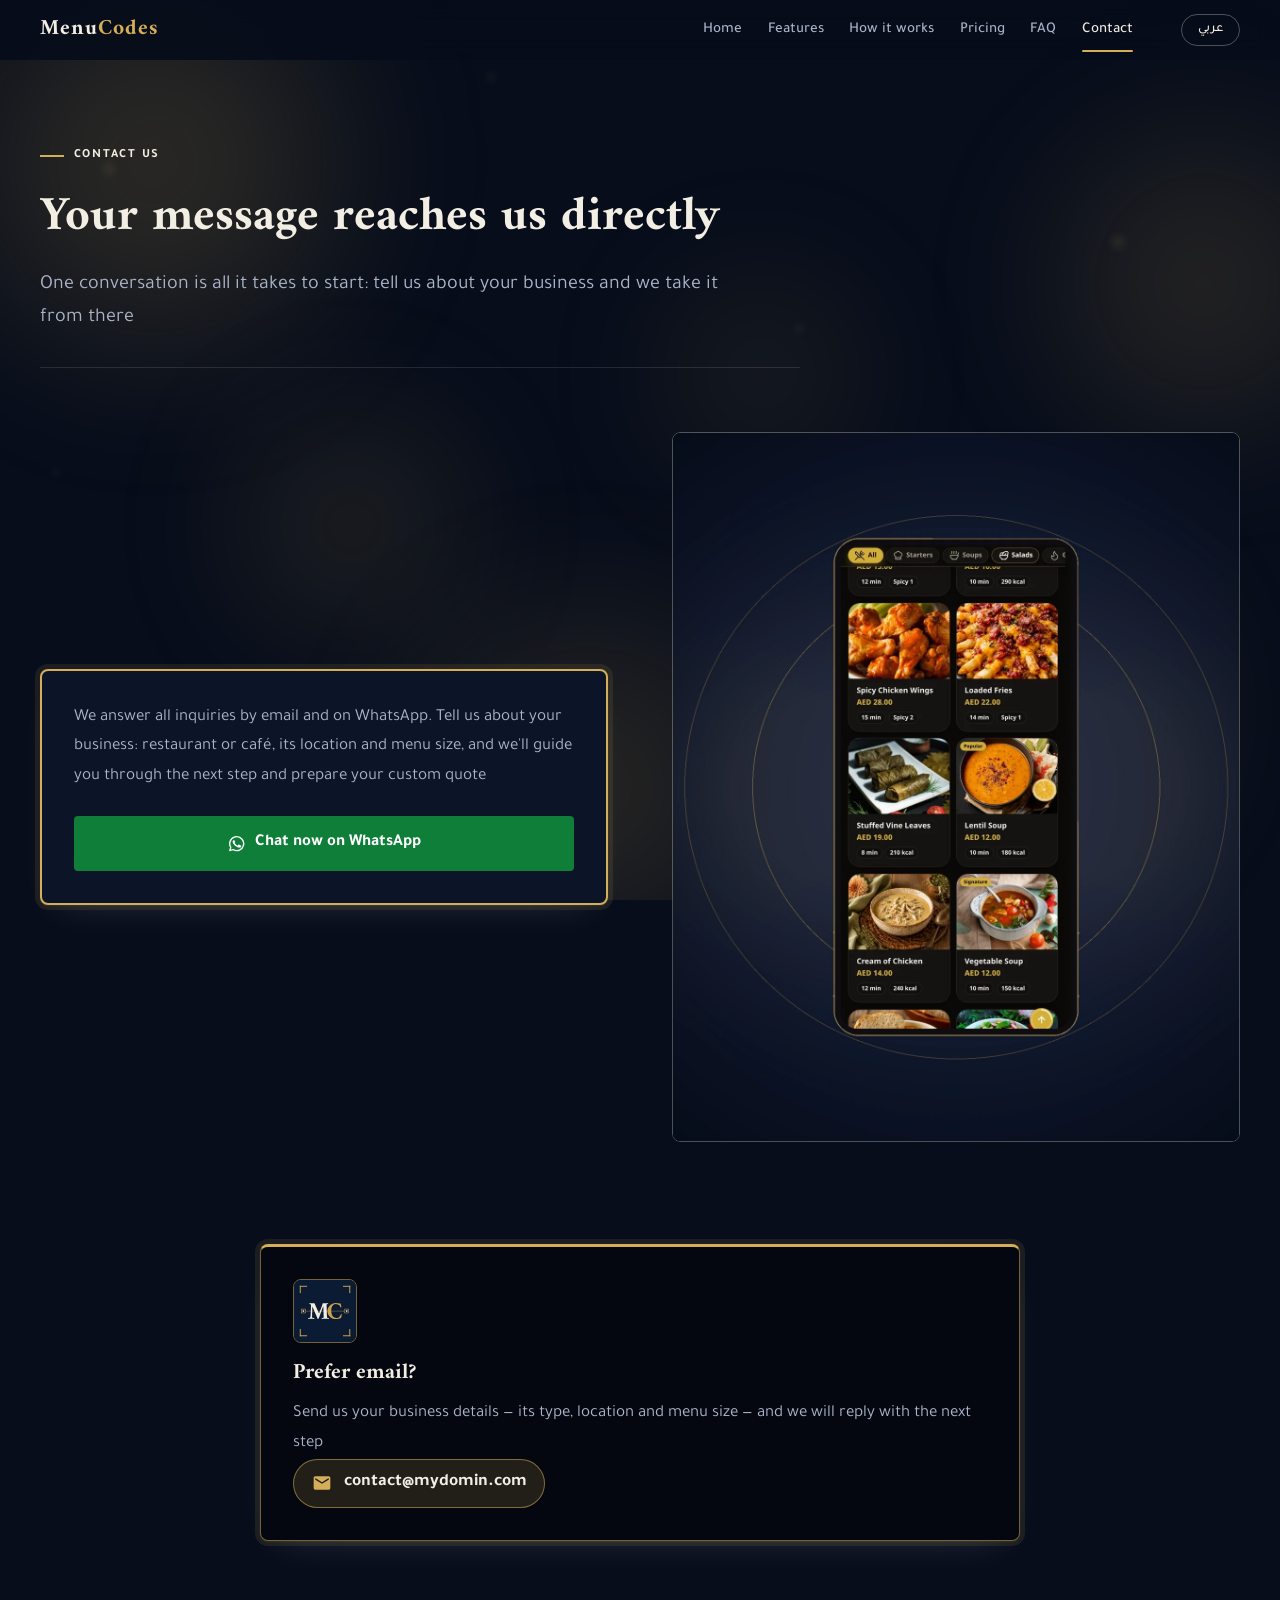
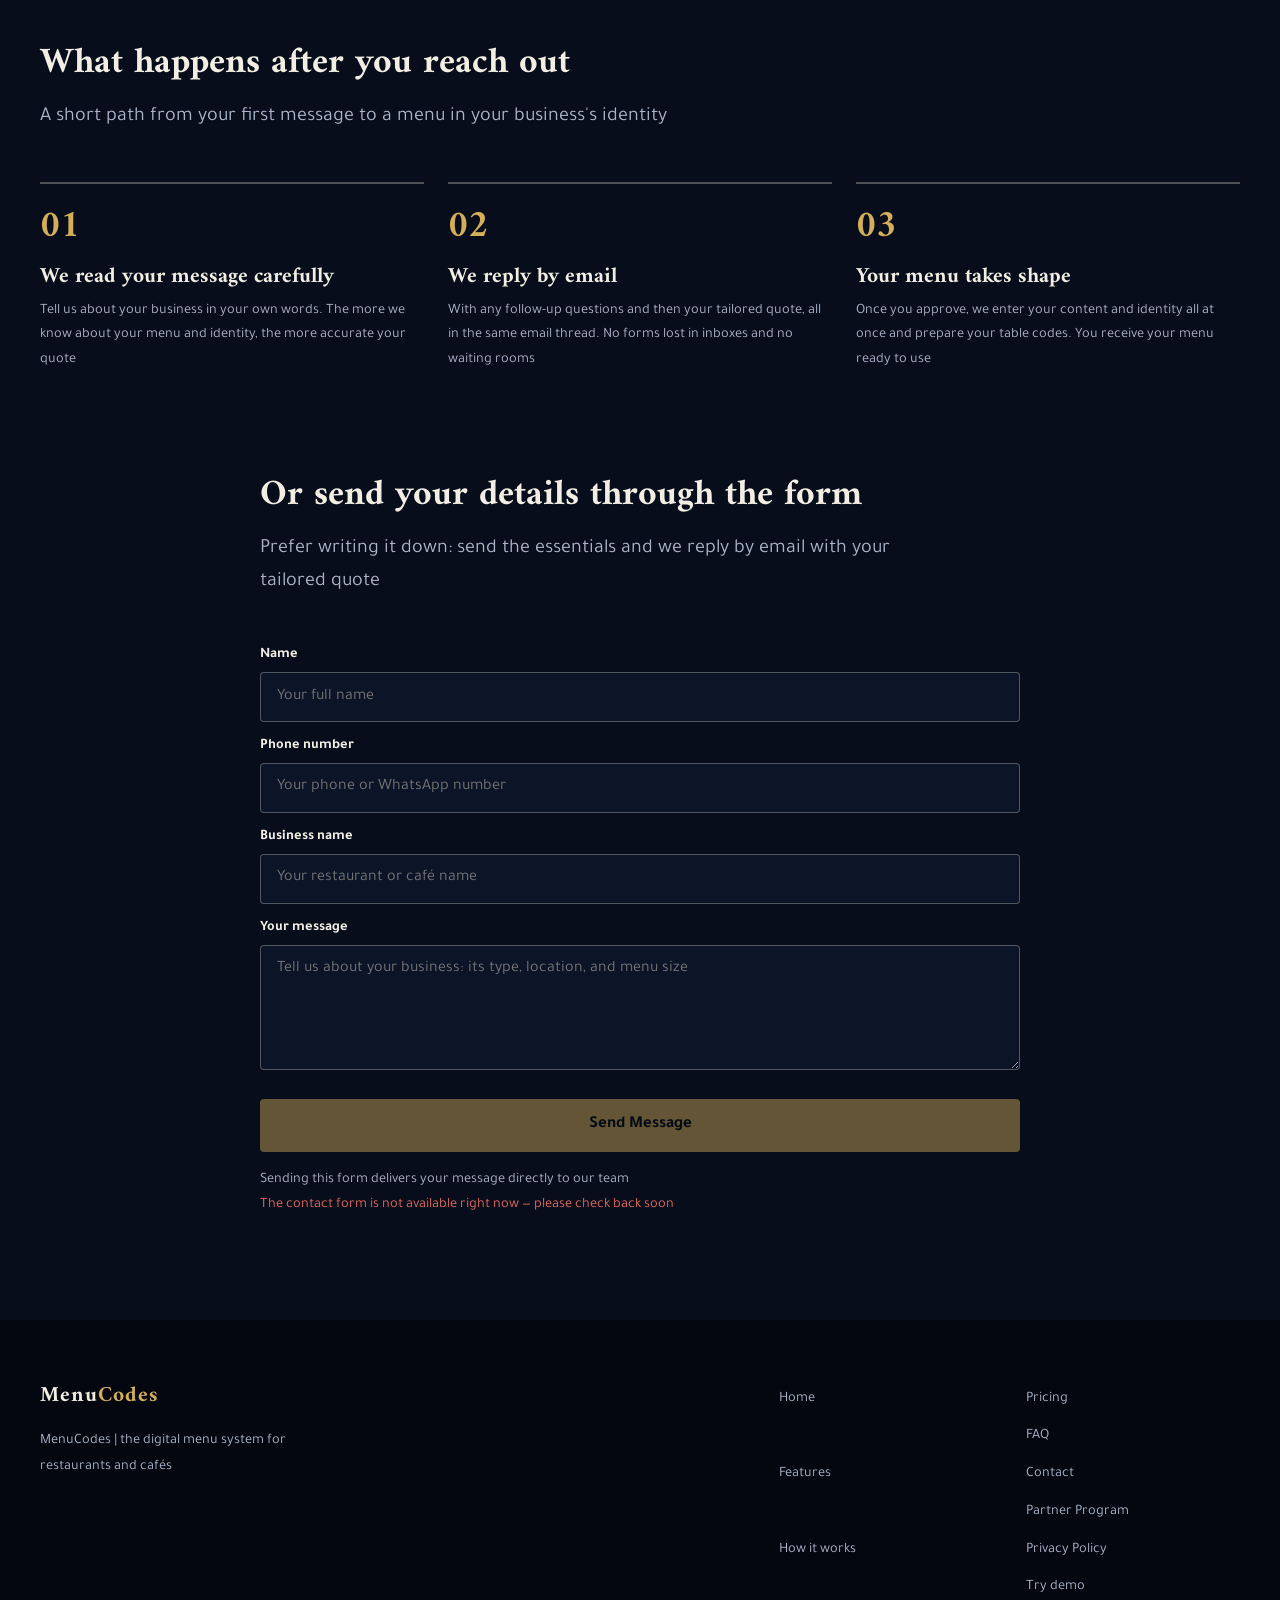
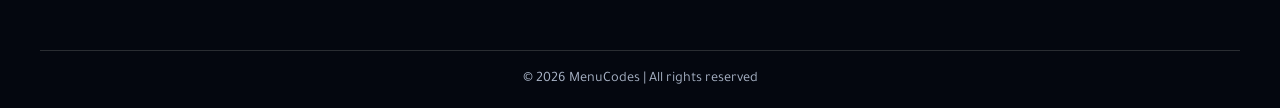
==== contact/index.html @ 863dfb07 "Extract ZIP: MENUCODES-SITE-V4.1.zip" ====
<!DOCTYPE html>
<html lang="en" dir="ltr">
<head>
<meta charset="UTF-8">
<script src="../assets/js/boot.js"></script>
<meta name="viewport" content="width=device-width, initial-scale=1">
<meta name="robots" content="index, follow">
<title data-i18n="pages.contact.page_title">Contact MenuCodes | Tailored Quotes</title>
<meta name="description" data-i18n-attr="content:pages.contact.meta_description" content="Contact MenuCodes by email or WhatsApp: tell us about your restaurant or café and we will guide you to the next step and prepare your tailored quote">
<meta name="keywords" data-i18n-attr="content:pages.contact.meta_keywords" content="contact MenuCodes, MenuCodes WhatsApp, digital menu inquiry">
<link rel="canonical" href="./" data-abs-url="href">
<link rel="alternate" hreflang="en" href="./" data-abs-url="href">
<link rel="alternate" hreflang="ar" href="./" data-abs-url="href">
<link rel="alternate" hreflang="x-default" href="./" data-abs-url="href">
<meta property="og:type" content="website">
<meta property="og:site_name" content="MenuCodes">
<meta property="og:locale" content="en_US">
<meta property="og:locale:alternate" content="ar_AR">
<meta property="og:title" data-i18n-attr="content:pages.contact.page_title" content="Contact MenuCodes | Tailored Quotes">
<meta property="og:description" data-i18n-attr="content:pages.contact.meta_description" content="Contact MenuCodes by email or WhatsApp: tell us about your restaurant or café and we will guide you to the next step and prepare your tailored quote">
<meta property="og:url" content="./" data-abs-url="content">
<meta property="og:image" content="../images/hero-contact.webp" data-abs-url="content">
<meta property="og:image:width" content="1600">
<meta property="og:image:height" content="1200">
<meta property="og:image:alt" data-i18n-attr="content:images.contact_hero.alt" content="Laptop mockup showing menu item management in the Menu Codes admin panel">
<meta name="twitter:image" content="../images/hero-contact.webp" data-abs-url="content">
<meta name="twitter:card" content="summary_large_image">
<meta name="twitter:title" data-i18n-attr="content:pages.contact.page_title" content="Contact MenuCodes | Tailored Quotes">
<meta name="twitter:description" data-i18n-attr="content:pages.contact.meta_description" content="Contact MenuCodes by email or WhatsApp: tell us about your restaurant or café and we will guide you to the next step and prepare your tailored quote">
<meta name="theme-color" content="#0B1B33">
<meta name="referrer" content="strict-origin-when-cross-origin">
<script type="application/ld+json">
{"@context":"https://schema.org","@type":"BreadcrumbList","itemListElement":[{"@type":"ListItem","position":1,"name":"Home","item":"https://mydomin.com/"},{"@type":"ListItem","position":2,"name":"Contact","item":"https://mydomin.com/contact/"}]}
</script>
<script type="application/ld+json">
{"@context": "https://schema.org", "@type": "WebPage", "name": "Contact MenuCodes | Tailored Quotes", "url": "https://mydomin.com/contact/", "description": "Contact MenuCodes by email or WhatsApp: tell us about your restaurant or café and we will guide you to the next step and prepare your tailored quote", "inLanguage": "en", "isPartOf": {"@type": "WebSite", "name": "MenuCodes", "url": "https://mydomin.com/"}}
</script>
<link rel="icon" type="image/svg+xml" href="../images/favicon.svg">
<link rel="icon" href="../images/favicon.ico" sizes="any">
<link rel="icon" type="image/png" sizes="48x48" href="../images/favicon-48.png">
<link rel="icon" type="image/png" sizes="96x96" href="../images/favicon-96.png">
<link rel="icon" type="image/png" sizes="16x16" href="../images/favicon-16.png">
<link rel="icon" type="image/png" sizes="32x32" href="../images/favicon-32.png">
<link rel="icon" type="image/png" sizes="180x180" href="../images/favicon-180.png">
<link rel="icon" type="image/png" sizes="192x192" href="../images/favicon-192.png">
<link rel="apple-touch-icon" href="../images/apple-touch-icon.png">
<link rel="manifest" href="../site.webmanifest">
<link rel="preconnect" href="https://fonts.googleapis.com">
<link rel="preconnect" href="https://fonts.gstatic.com" crossorigin>
<link href="https://fonts.googleapis.com/css2?family=Amiri:wght@400;700&family=Tajawal:wght@400;500;700&display=swap" rel="stylesheet">
<link rel="stylesheet" href="../assets/css/main.css">
<noscript><style>.reveal{opacity:1!important;transform:none!important;filter:none!important;transition:none!important}html:not([data-i18n-ready]) body{visibility:visible!important}</style></noscript>
</head>
<body>
<a class="skip-link" href="#main" data-i18n="aria.skip_link">Skip to main content</a>
<svg class="mc-symbols" aria-hidden="true" focusable="false">
<defs>
<symbol id="mc-wa" viewBox="0 0 24 24" fill="currentColor"><path d="M12 2.5A9.5 9.5 0 0 0 3.7 16.6L2.5 21.5l5-1.2A9.5 9.5 0 1 0 12 2.5Zm0 17.3a7.8 7.8 0 0 1-4-1.1l-.3-.2-2.9.7.8-2.8-.2-.3a7.8 7.8 0 1 1 6.6 3.7Zm4.3-5.8c-.2-.1-1.4-.7-1.6-.8-.2-.1-.4-.1-.6.1l-.7.9c-.1.2-.3.2-.5.1a6.4 6.4 0 0 1-3.2-2.8c-.2-.4 0-.5.1-.6l.4-.5c.1-.2.1-.3 0-.5l-.8-1.8c-.2-.5-.4-.4-.6-.4h-.5c-.2 0-.5.2-.7.3-.9.9-1 2.4 0 3.9 1.2 1.8 2.9 3.2 4.9 4.3.7.3 1.2.5 1.6.6.7.2 1.3.2 1.8.1.6-.1 1.4-.6 1.6-1.2.2-.6.2-1 .1-1.2 0-.1-.2-.1-.4-.2Z"/></symbol>
<symbol id="mc-mail" viewBox="0 0 24 24" fill="currentColor"><path d="M20 4H4c-1.1 0-2 .9-2 2v12c0 1.1.9 2 2 2h16c1.1 0 2-.9 2-2V6c0-1.1-.9-2-2-2Zm0 4-8 5-8-5V6l8 5 8-5v2Z"/></symbol>
</defs>
</svg>
<header class="site-head">
  <div class="container site-head__inner">
    <a class="brand" href="../"><span class="brand__word">Menu<span class="brand__codes">Codes</span></span></a>
    <nav class="site-nav" aria-label="MenuCodes">
      <a href="../" data-i18n="shared.nav.index">Home</a><a href="../features/" data-i18n="shared.nav.features">Features</a><a href="../how-it-works/" data-i18n="shared.nav.how-it-works">How it works</a><a href="../pricing/" data-i18n="shared.nav.pricing">Pricing</a><a href="../faq/" data-i18n="shared.nav.faq">FAQ</a><a href="./" aria-current="page" data-i18n="shared.nav.contact">Contact</a>
    </nav>
    <div class="site-head__actions">
      <button id="langToggle" class="lang-toggle" type="button" data-i18n-attr="aria-label:aria.lang_switch" aria-label="Switch language">عربي</button>
    </div>
    <button class="nav-toggle" type="button" aria-expanded="false" aria-controls="mobileNav" data-i18n-attr="aria-label:aria.nav_open" aria-label="Open the navigation menu"><span class="nav-toggle__bar"></span><span class="nav-toggle__bar"></span></button>
  </div>
</header>
<div class="mobile-nav" id="mobileNav">
  <div class="container">
    <a class="mobile-nav__link" href="../" data-i18n="shared.nav.index">Home</a><a class="mobile-nav__link" href="../features/" data-i18n="shared.nav.features">Features</a><a class="mobile-nav__link" href="../how-it-works/" data-i18n="shared.nav.how-it-works">How it works</a><a class="mobile-nav__link" href="../pricing/" data-i18n="shared.nav.pricing">Pricing</a><a class="mobile-nav__link" href="../faq/" data-i18n="shared.nav.faq">FAQ</a><a class="mobile-nav__link" href="./" aria-current="page" data-i18n="shared.nav.contact">Contact</a>
    <div class="mobile-nav__actions">
      <button class="lang-toggle" type="button" data-lang-toggle-alt data-i18n-attr="aria-label:aria.lang_switch" aria-label="Switch language">عربي</button>
    </div>
  </div>
</div>
<main id="main">
<section class="hero--page">
  <div class="container"><div class="hero--page__inner">
    <p class="kicker reveal" data-i18n="pages.contact.hero.kicker">Contact us</p>
    <h1 class="reveal rd-5" data-i18n="pages.contact.hero.heading">Your message reaches us directly</h1>
    <p class="lead reveal rd-10" data-i18n="pages.contact.hero.intro">One conversation is all it takes to start: tell us about your business and we take it from there</p>
    <hr class="rule">
  </div></div>
</section><section class="section section--flush-top">
  <div class="container split">
    <div>
      <div class="option-card option-card--featured reveal">
        <p data-i18n="pages.contact.body">We answer all inquiries by email and on WhatsApp. Tell us about your business: restaurant or café, its location and menu size, and we&#x27;ll guide you through the next step and prepare your custom quote</p>
        <a href="https://wa.me/15551234567" class="btn btn--whatsapp btn--lg" data-wa data-wa-text="whatsapp.pretext.contact" target="_blank" rel="noopener noreferrer"><svg class="btn__icon" aria-hidden="true" focusable="false"><use href="#mc-wa"/></svg><span data-i18n="pages.contact.cta.button">Chat now on WhatsApp</span></a>
        <p class="option-card__note" data-email-hide data-i18n="pages.contact.note">You can reach us through the form on this page or on WhatsApp</p>
      </div>
    </div>
    <figure class="reveal rd-10 figure--flush">
      <picture>
  <source srcset="../images/coffee-dallah.webp" type="image/webp">
  <img src="../images/coffee-dallah.webp" class="split__img split__img--tall" width="1200" height="1500" loading="lazy" decoding="async" data-i18n-attr="alt:images.coffee_section.alt" alt="Smartphone mockup showing the Menu Codes digital menu in compact card view">
</picture>
    </figure>
  </div>
</section>
<section class="section section--flush-top" data-email-section hidden>
  <div class="container container--narrow">
    <div class="option-card option-card--featured option-card--email reveal">
      <img class="email-brand" src="../images/favicon.svg" alt="Menu Codes" width="64" height="64" loading="lazy" decoding="async">
      <h3><span data-i18n="pages.contact.email.heading">Prefer email?</span></h3>
      <p data-i18n="pages.contact.email.body">Send us your business details — its type, location and menu size — and we will reply with the next step</p>
      <a class="email-link" data-email-link href="mailto:" dir="ltr"><svg aria-hidden="true" focusable="false"><use href="#mc-mail"/></svg><span data-email-text></span></a>
    </div>
  </div>
</section>
<section class="section section--flush-top">
  <div class="container">
    <header class="section__head">
    <h2 class="reveal" data-i18n="pages.contact.sections.next_steps.heading">What happens after you reach out</h2>
    <p class="lead reveal rd-5" data-i18n="pages.contact.sections.next_steps.intro">A short path from your first message to a menu in your business&#x27;s identity</p>
  </header>
    <div class="step-grid">
      <div class="step-card reveal rd-0">
  <span class="step-card__num" aria-hidden="true">01</span>
  <h3 data-i18n="pages.contact.sections.next_steps.steps.1.title">We read your message carefully</h3>
  <p data-i18n="pages.contact.sections.next_steps.steps.1.copy">Tell us about your business in your own words. The more we know about your menu and identity, the more accurate your quote</p>
</div>
<div class="step-card reveal rd-10">
  <span class="step-card__num" aria-hidden="true">02</span>
  <h3 data-i18n="pages.contact.sections.next_steps.steps.2.title">We follow up with your quote</h3>
  <p data-i18n="pages.contact.sections.next_steps.steps.2.copy">With any follow-up questions and then your tailored quote. Your message reaches our team directly, and we take it from there</p>
</div>
<div class="step-card reveal rd-20">
  <span class="step-card__num" aria-hidden="true">03</span>
  <h3 data-i18n="pages.contact.sections.next_steps.steps.3.title">Your menu takes shape</h3>
  <p data-i18n="pages.contact.sections.next_steps.steps.3.copy">Once you approve, we enter your content and identity all at once and prepare your table codes. You receive your menu ready to use</p>
</div>
    </div>
  </div>
</section>
<section class="section section--flush-top">
  <div class="container container--narrow">
    <header class="section__head">
      <h2 class="reveal" data-i18n="pages.contact.form.heading">Or send your details through the form</h2>
      <p class="lead reveal rd-5" data-i18n="pages.contact.form.intro">Prefer writing it down: send the essentials and our team will follow up with the next step and your tailored quote</p>
    </header>
    <div class="reveal">
<form id="quoteForm" class="quote-form" novalidate>
    <div class="field">
      <label for="qName" data-i18n="pages.contact.form.fields.name.label">Name</label>
      <input id="qName" name="name" type="text" autocomplete="name" required aria-describedby="qNameErr" data-i18n-attr="placeholder:pages.contact.form.fields.name.placeholder" placeholder="Your full name">
      <p class="field__error" id="qNameErr" data-i18n="pages.contact.form.fields.name.empty_error" hidden>Please enter your name</p>
    </div>
    <div class="field">
      <label for="qPhone" data-i18n="pages.contact.form.fields.phone.label">Phone number</label>
      <input id="qPhone" name="phone" type="tel" autocomplete="tel" required aria-describedby="qPhoneErr" data-i18n-attr="placeholder:pages.contact.form.fields.phone.placeholder" placeholder="Your phone or WhatsApp number">
      <p class="field__error" id="qPhoneErr" data-i18n="pages.contact.form.fields.phone.empty_error" hidden>Please enter your phone number</p>
    </div>
    <div class="field">
      <label for="qBusiness" data-i18n="pages.contact.form.fields.business_name.label">Business name</label>
      <input id="qBusiness" name="business_name" type="text" autocomplete="organization" required aria-describedby="qBusinessErr" data-i18n-attr="placeholder:pages.contact.form.fields.business_name.placeholder" placeholder="Your restaurant or café name">
      <p class="field__error" id="qBusinessErr" data-i18n="pages.contact.form.fields.business_name.empty_error" hidden>Please enter your business name</p>
    </div>
    <div class="field">
      <label for="qMsg" data-i18n="pages.contact.form.fields.message.label">Your message</label>
      <textarea id="qMsg" name="message" rows="5" required aria-describedby="qMsgErr" data-i18n-attr="placeholder:pages.contact.form.fields.message.placeholder" placeholder="Tell us about your business: its type, location, and menu size"></textarea>
      <p class="field__error" id="qMsgErr" data-i18n="pages.contact.form.fields.message.empty_error" hidden>Please write your message</p>
    </div>
    <div class="msg-strength" data-msg-strength hidden>
      <div class="msg-strength__track"><span class="msg-strength__fill" data-msg-strength-fill></span></div>
      <span class="msg-strength__text" data-msg-strength-text></span>
    </div>
    <div class="cf-turnstile-slot" data-turnstile hidden></div>
    <p class="captcha-note" data-captcha-loading data-i18n="pages.contact.form.captcha.loading" hidden>Loading the security check, please wait a moment</p>
    <p class="field__error" data-captcha-failed data-i18n="pages.contact.form.captcha.failed" hidden>The security check could not be loaded, refresh the page and try again</p>
    <p class="field__error" data-captcha-error data-i18n="pages.contact.form.captcha.required" hidden>Please complete the security check first</p>
    <span class="submit-wrap" data-submit-wrap data-i18n-attr="title:pages.contact.form.captcha.hint" title="Complete the form fields above and finish the security check to enable the send button"><button type="submit" class="btn btn--gold btn--lg" aria-describedby="captchaHint"><span data-i18n="pages.contact.form.submit">Send Message</span></button></span>
    <p class="captcha-note" id="captchaHint" data-captcha-hint data-i18n="pages.contact.form.captcha.hint" hidden>Complete the form fields above and finish the security check to enable the send button</p>
    <div class="hp-field" aria-hidden="true">
      <label for="qWebsite">Website</label>
      <input id="qWebsite" name="website" type="text" tabindex="-1" autocomplete="off" data-hp>
    </div>
    <p class="form__note" data-i18n="pages.contact.form.transparency">Sending this form delivers your message directly to our team</p>
</form>
    <p class="form__status" id="quoteFormStatus" role="status" aria-live="polite" hidden></p>
    </div>
  </div>
</section>

</main>
<footer class="site-foot">
  <div class="container">
    <div class="site-foot__grid">
      <div>
        <a class="brand brand--on-dark" href="../"><span class="brand__word">Menu<span class="brand__codes">Codes</span></span></a>
        <p class="site-foot__tagline" data-i18n="shared.footer_tagline">MenuCodes | the digital menu system for restaurants and cafés</p>
      </div>
      <nav class="site-foot__nav" aria-label="MenuCodes">
        <ul class="site-foot__links">
          <li><a href="../" data-i18n="shared.nav.index">Home</a></li>
          <li><a href="../features/" data-i18n="shared.nav.features">Features</a></li>
          <li><a href="../how-it-works/" data-i18n="shared.nav.how-it-works">How it works</a></li>
        </ul>
        <ul class="site-foot__links">
          <li><a href="../pricing/" data-i18n="shared.nav.pricing">Pricing</a></li>
          <li><a href="../faq/" data-i18n="shared.nav.faq">FAQ</a></li>
          <li><a href="./" data-i18n="shared.nav.contact">Contact</a></li>
          <li><a href="../partners/" data-i18n="pages.partners.footer.nav.program">Partner Program</a></li>
          <li><a href="../privacy/" data-i18n="pages.partners.footer.nav.privacy">Privacy Policy</a></li>
          <li><a href="#" data-demo-link data-i18n="shared.footer.demo" target="_blank" rel="noopener">Try demo</a></li>
        </ul>
      </nav>
    </div>
    <div class="site-foot__bar">
      <a href="/staff-login" class="hp-link" data-hp-link tabindex="-1" aria-hidden="true">staff login</a>
      <span data-i18n="shared.footer_rights">© 2026 MenuCodes | All rights reserved</span>
    </div>
  </div>
</footer>
<script src="../assets/js/dictionary.js"></script>
<script src="../assets/js/i18n.js"></script>
<script src="../assets/js/main.js"></script>
</body>
</html>
---- assets/css/main.css ----
:root{
  --color-ink:#F2EEE3;
  --color-ink-2:#E6DFC9;
  --color-ink-deep:#04070F;
  --color-accent:#D4AE58;
  --color-accent-deep:#E3C374;
  --color-gold-text:#D4AE58;
  --color-accent-soft:#1A2340;
  --color-ghost:rgba(212,174,88,.20);

  --color-paper:#070D1B;
  --color-surface:#0C1528;
  --color-line:rgba(242,238,227,.12);
  --color-line-strong:rgba(242,238,227,.30);

  --color-text:#EDE8D8;
  --color-muted:#A9B4C7;

  --color-on-dark:#F2EEE3;
  --color-muted-dark:#A9B4C7;
  --color-line-dark:rgba(242,238,227,.16);

  --color-whatsapp:#0F7E39;
  --color-whatsapp-deep:#0D6E33;
  --color-success-text:#6FCF97;
  --color-focus:#D4AE58;

  --color-danger:#E5685C;

  --font-display:'Amiri','Tajawal',Georgia,'Times New Roman',serif;
  --font-body:'Tajawal','Amiri',system-ui,-apple-system,'Segoe UI',Tahoma,Arial,sans-serif;

  --fs-display:clamp(2.6rem,1.7rem + 4vw,4.25rem);
  --fs-h1:clamp(2rem,1.5rem + 2.4vw,3rem);
  --fs-h2:clamp(1.55rem,1.3rem + 1.4vw,2.25rem);
  --fs-h3:1.35rem;
  --fs-h4:1.1rem;
  --fs-lead:clamp(1.1rem,1rem + .5vw,1.25rem);
  --fs-body:1.0625rem;
  --fs-small:.9rem;
  --fs-kicker:.78rem;

  --space-1:.25rem;
  --space-2:.5rem;
  --space-3:.75rem;
  --space-4:1rem;
  --space-6:1.5rem;
  --space-8:2rem;
  --space-12:3rem;
  --space-16:4rem;
  --space-24:6rem;
  --section-pad:clamp(4rem,8vw,7rem);

  --radius-sm:4px;
  --radius-md:8px;
  --radius-lg:14px;
  --radius-pill:999px;

  --shadow-sm:0 1px 2px rgba(0,0,0,.35);
  --shadow-md:0 10px 30px rgba(0,0,0,.45);
  --shadow-lg:0 24px 60px rgba(0,0,0,.55);

  --card-shadow:0 1px 2px color-mix(in srgb,var(--color-ink) 7%,transparent),0 16px 38px -20px color-mix(in srgb,var(--color-ink) 16%,transparent);
  --card-shadow-hover:0 1px 2px color-mix(in srgb,var(--color-ink) 7%,transparent),0 30px 64px -24px color-mix(in srgb,var(--color-ink) 26%,transparent);
  --card-halo:0 0 0 5px color-mix(in srgb,var(--color-accent) 10%,transparent);
  --card-t:transform var(--t-med) var(--ease),box-shadow var(--t-med) var(--ease),border-color var(--t-med) var(--ease);

  --container:1200px;
  --container-narrow:760px;
  --gutter:1.5rem;
  --header-h:60px;

  --ease:cubic-bezier(.16,1,.3,1);
  --ease-in:cubic-bezier(.55,.06,.68,.19);
  --ease-out-soft:cubic-bezier(.33,1,.68,1);
  --t-xs:120ms;
  --t-fast:200ms;
  --t-med:320ms;
  --t-slow:700ms;
  --t-page:220ms;
  --reveal-y:22px;
  --reveal-delay:0s;

  --z-header:100;
  --z-nav-panel:90;
}

@media (max-width:639px){
  :root{ --gutter:1.25rem; --header-h:56px; }
}

*,*::before,*::after{ box-sizing:border-box; -webkit-tap-highlight-color:transparent; }
*{ margin:0; }
html{ -webkit-text-size-adjust:100%; scroll-behavior:smooth; }
body{
  font-family:var(--font-body);
  font-size:var(--fs-body);
  line-height:1.75;
  color:var(--color-text);
  background:var(--color-paper);
  padding-top:var(--header-h);
  min-height:100vh;
  display:flex;
  flex-direction:column;
  -webkit-font-smoothing:antialiased;
  transition:opacity var(--t-page) var(--ease);
}
html[lang="ar"] body{ line-height:1.9; }
main{ flex:1 0 auto; }
img{ max-width:100%; height:auto; display:block; }
a{ color:inherit; }
p{ margin-bottom:1em; }
p:last-child{ margin-bottom:0; }
::selection{ background:var(--color-accent); color:var(--color-ink-deep); }

html{ scrollbar-width:thin; scrollbar-color:#C9A24B #0B1B33; }
@media (hover:hover) and (pointer:fine){
  ::-webkit-scrollbar{ width:11px; height:11px; }
  ::-webkit-scrollbar-track{ background:#0B1B33; }
  ::-webkit-scrollbar-thumb{
    background:linear-gradient(180deg,#E3C374 0%,#C9A24B 52%,#8f6f33 100%);
    border-radius:8px; border:3px solid #0B1B33;
  }
  ::-webkit-scrollbar-thumb:hover{
    background:linear-gradient(180deg,#F2DC96 0%,#DDBB63 52%,#C9A24B 100%);
  }
  ::-webkit-scrollbar-corner{ background:#0B1B33; }
}

:focus-visible{ outline:2px solid var(--color-focus); outline-offset:3px; border-radius:2px; }

.mc-symbols{ position:absolute; width:0; height:0; overflow:hidden; }
.skip-link{
  position:absolute; top:.75rem; inset-inline-start:1rem; z-index:200;
  background:#0B1B33; color:#D4AE58; text-decoration:none;
  padding:.6rem 1rem; border-radius:var(--radius-sm);
  font:500 .9rem var(--font-body);
  transform:translateY(-400%);
  transition:transform var(--t-fast) var(--ease);
}
.skip-link:focus{ transform:translateY(0); }

html:not([data-i18n-ready]) body{ visibility:hidden; }
@keyframes pageInBlur{ from{ opacity:.16; filter:blur(3px); transform:translateY(4px); } to{ opacity:1; filter:blur(0); transform:translateY(0); } }
body.mc-enter main,body.mc-enter header,body.mc-enter footer{ animation:pageInBlur .5s var(--ease-out-soft) both; }
body.mc-leave main,body.mc-leave header,body.mc-leave footer{ opacity:.16; filter:blur(3px); transform:translateY(4px); transition:opacity .16s ease,filter .16s ease,transform .16s ease; }
body.language-fading main,body.language-fading header,body.language-fading footer{ opacity:.22; filter:blur(2px); transform:translateY(3px); transition:opacity .16s ease,filter .16s ease,transform .16s ease; }

.mc-ambient{ position:fixed; inset:0; z-index:-1; overflow:hidden; pointer-events:none; }
.mc-orb{
  position:absolute; border-radius:50%; will-change:transform;
  background:radial-gradient(circle at 50% 50%,
    color-mix(in srgb, var(--color-accent) 46%, transparent) 0%,
    color-mix(in srgb, var(--color-accent) 18%, transparent) 52%,
    transparent 72%);
  filter:blur(72px); opacity:.5;
  animation:orbDriftA 52s ease-in-out infinite alternate;
}
.mc-orb--1{ width:clamp(24rem,38vw,46rem); height:clamp(24rem,38vw,46rem); top:-9%; left:-7%; }
.mc-orb--2{ width:clamp(20rem,30vw,36rem); height:clamp(20rem,30vw,36rem); top:10%; right:-9%; animation-name:orbDriftB; animation-duration:64s; animation-delay:-18s; opacity:.42; }
.mc-orb--3{ width:clamp(15rem,23vw,29rem); height:clamp(15rem,23vw,29rem); top:42%; left:16%; animation-name:orbDriftC; animation-duration:58s; animation-delay:-30s; opacity:.36; }
.mc-orb--4{ width:clamp(22rem,32vw,40rem); height:clamp(22rem,32vw,40rem); top:56%; right:4%; animation-name:orbDriftA; animation-duration:70s; animation-delay:-42s; opacity:.45; }
.mc-orb--5{ width:clamp(26rem,36vw,44rem); height:clamp(26rem,36vw,44rem); bottom:-13%; left:28%; animation-name:orbDriftB; animation-duration:60s; animation-delay:-8s; opacity:.42; }
.mc-orb--6{ width:clamp(13rem,19vw,25rem); height:clamp(13rem,19vw,25rem); top:28%; left:50%; animation-name:orbDriftC; animation-duration:48s; animation-delay:-24s; opacity:.34; }
.mc-bit{
  position:absolute; border-radius:50%; will-change:transform,opacity;
  background:radial-gradient(circle, color-mix(in srgb, var(--color-accent-deep) 70%, transparent), transparent 70%);
  filter:blur(5px); opacity:.32;
  animation:bitFloat 26s ease-in-out infinite alternate,bitTwinkle 7s ease-in-out infinite alternate;
}
.mc-bit--1{ width:14px; height:14px; top:18%; left:8%; }
.mc-bit--2{ width:10px; height:10px; top:8%; left:38%; animation-delay:-6s,-2s; }
.mc-bit--3{ width:16px; height:16px; top:26%; right:12%; animation-delay:-12s,-4s; }
.mc-bit--4{ width:9px; height:9px; top:52%; left:4%; animation-delay:-18s,-1s; }
.mc-bit--5{ width:12px; height:12px; top:64%; right:22%; animation-delay:-9s,-5s; }
.mc-bit--6{ width:15px; height:15px; top:78%; left:14%; animation-delay:-21s,-3s; }
.mc-bit--7{ width:10px; height:10px; top:36%; left:62%; animation-delay:-15s,-6s; }
.mc-bit--8{ width:13px; height:13px; top:88%; right:8%; animation-delay:-3s,-2.5s; }
@keyframes orbDriftA{ from{ transform:translate3d(-4vw,2.5vh,0) scale(1); } to{ transform:translate3d(5vw,-3.5vh,0) scale(1.09); } }
@keyframes orbDriftB{ from{ transform:translate3d(4.5vw,-2.5vh,0) scale(1.06); } to{ transform:translate3d(-5vw,3.5vh,0) scale(.95); } }
@keyframes orbDriftC{ from{ transform:translate3d(0,4.5vh,0) scale(.97); } to{ transform:translate3d(-3.5vw,-4.5vh,0) scale(1.07); } }
@keyframes bitFloat{ from{ transform:translate3d(0,1.6vh,0); } to{ transform:translate3d(1.4vw,-1.6vh,0); } }
@keyframes bitTwinkle{ from{ opacity:.18; } to{ opacity:.46; } }

.container{ width:min(var(--container),100% - var(--gutter)*2); margin-inline:auto; }
.container--narrow{ width:min(var(--container-narrow),100% - var(--gutter)*2); margin-inline:auto; }

.section{ padding-block:var(--section-pad); }
.section--flush-top{ padding-top:0; }
.section--airy-top{ padding-top:clamp(2.75rem,5.5vw,4.25rem); }
.section__head{ margin-bottom:var(--space-12); max-width:820px; text-align:start; }
.section__head h2{ margin-bottom:var(--space-4); text-wrap:balance; }
.section__head .lead{ margin-top:0; }
.section__head .lead:last-child{ margin-bottom:0; }
.section__head--center{ margin-inline:auto; text-align:center; }
.section__head--center .lead{ margin-inline:auto; }
.section__head--center ~ .lead{ text-align:center; margin-inline:auto; }
.section.cta-band{ padding-bottom:clamp(2.5rem,5vw,4rem); }

h1,h2,h3,h4{ font-family:var(--font-display); color:var(--color-ink); line-height:1.25; font-weight:700; text-wrap:balance; }
h2{ font-size:var(--fs-h2); line-height:1.18; }
h3{ font-size:var(--fs-h3); line-height:1.3; font-weight:700; }
h4{ font-size:var(--fs-h4); line-height:1.4; font-weight:700; }
html[lang="ar"] h1,html[lang="ar"] h2{ line-height:1.45; letter-spacing:0; }
html[lang="ar"] h3,html[lang="ar"] h4{ letter-spacing:0; }

.kicker{
  display:inline-flex; align-items:center; gap:.6rem;
  font-size:var(--fs-kicker); font-weight:700; letter-spacing:.14em; text-transform:uppercase;
  color:var(--color-ink); margin-bottom:var(--space-6);
}
.kicker::before{ content:""; width:24px; height:2px; background:var(--color-accent); flex:none; }
html[lang="ar"] .kicker{ text-transform:none; letter-spacing:.02em; }
.kicker--on-dark{ color:var(--color-accent); }

.lead{ font-size:var(--fs-lead); line-height:1.65; color:var(--color-muted); max-width:62ch; }
html[lang="ar"] .lead{ line-height:1.9; }
p.lead{ text-wrap:pretty; }

.rule{ border:0; border-top:1px solid var(--color-line); margin:0; }

.text-link{
  display:inline-flex; align-items:center; gap:.45rem;
  color:var(--color-ink-2); font-weight:500; text-decoration:underline;
  text-underline-offset:4px; text-decoration-color:var(--color-accent); text-decoration-thickness:2px;
  transition:text-decoration-color var(--t-fast) var(--ease-out-soft),color var(--t-fast) var(--ease-out-soft);
}
.text-link:hover{ text-decoration-color:var(--color-accent); color:var(--color-gold-text); }
.text-link svg{ width:1em; height:1em; flex:none; }

.brand{ display:inline-flex; align-items:center; text-decoration:none; transition:opacity var(--t-fast) var(--ease-out-soft); }
.brand:hover{ opacity:.78; }
.brand__word{ font-family:var(--font-display); font-weight:700; font-size:1.35rem; line-height:1; letter-spacing:.045em; color:var(--color-ink); white-space:nowrap; }
.brand__codes{ color:var(--color-gold-text); }
.brand--on-dark .brand__word{ color:var(--color-on-dark); }

.site-head{
  position:fixed; inset-inline:0; top:0; height:var(--header-h); z-index:var(--z-header);
  background:color-mix(in srgb, var(--color-paper) 92%, transparent);
  -webkit-backdrop-filter:blur(12px); backdrop-filter:blur(12px);
  transition:box-shadow var(--t-fast) var(--ease-out-soft),border-color var(--t-fast) var(--ease-out-soft),background-color var(--t-fast) var(--ease-out-soft);
  border-bottom:1px solid transparent;
}
.site-head.is-scrolled{ border-bottom-color:var(--color-line); box-shadow:var(--shadow-sm); background:color-mix(in srgb, var(--color-paper) 96%, transparent); }
.site-head__inner{ height:var(--header-h); display:flex; align-items:center; gap:var(--space-8); }
.site-nav{ display:flex; align-items:center; gap:1.6rem; margin-inline-start:auto; }
.site-nav a{
  position:relative; text-decoration:none;
  font-size:.9375rem; font-weight:500; color:var(--color-muted);
  padding-block:.4rem;
  transition:color var(--t-fast) var(--ease-out-soft);
}
.site-nav a:hover{ color:var(--color-gold-text); }
.site-nav a[aria-current="page"]{ color:var(--color-ink); }
.site-nav a[aria-current="page"]::after{
  content:""; position:absolute; inset-inline:0; bottom:-2px; height:2px;
  background:var(--color-accent); border-radius:2px;
}
.site-head__actions{ display:flex; align-items:center; gap:var(--space-3); margin-inline-start:var(--space-4); }

.lang-toggle{
  appearance:none; background:transparent; cursor:pointer;
  border:1px solid var(--color-line-strong); border-radius:var(--radius-pill);
  color:var(--color-ink); font:500 .82rem/1 var(--font-body);
  padding:.55rem 1rem; min-width:3.4rem; text-align:center;
  transition:border-color var(--t-fast) var(--ease-out-soft),background-color var(--t-fast) var(--ease-out-soft),transform var(--t-xs) var(--ease-in);
}
.lang-toggle:hover{ border-color:var(--color-accent); background:color-mix(in srgb, var(--color-accent) 10%, transparent); color:var(--color-gold-text); }
.lang-toggle:active{ transform:scale(.96); }

.nav-toggle{
  display:none; appearance:none; background:none; border:0; cursor:pointer;
  width:44px; height:44px; position:relative; flex:none;
  margin-inline-start:auto;
}
.nav-toggle:hover .nav-toggle__bar{ background:var(--color-gold-text); }
.nav-toggle__bar{
  position:absolute; inset-inline:10px; height:2px; background:var(--color-ink); border-radius:2px;
  transition:transform var(--t-med) var(--ease),opacity var(--t-fast) var(--ease),background-color var(--t-fast) var(--ease-out-soft);
}
.nav-toggle__bar:nth-child(1){ top:17px; }
.nav-toggle__bar:nth-child(2){ top:25px; }
.nav-toggle[aria-expanded="true"] .nav-toggle__bar:nth-child(1){ transform:translateY(4px) rotate(45deg); }
.nav-toggle[aria-expanded="true"] .nav-toggle__bar:nth-child(2){ transform:translateY(-4px) rotate(-45deg); }
.nav-toggle[aria-expanded="true"] .nav-toggle__bar{ background:var(--color-gold-text); }

.mobile-nav{
  position:fixed; top:var(--header-h); inset-inline:0; z-index:var(--z-nav-panel);
  background:color-mix(in srgb, var(--color-paper) 96%, transparent);
  -webkit-backdrop-filter:blur(28px) saturate(1.25);
  backdrop-filter:blur(28px) saturate(1.25);
  border-bottom:1px solid var(--color-line);
  box-shadow:var(--shadow-lg);
  padding:var(--space-4) var(--gutter) var(--space-8);
  transform:translateY(-12px); opacity:0; visibility:hidden;
  transition:transform var(--t-med) var(--ease-in),opacity var(--t-med) var(--ease-in),visibility 0s linear var(--t-med);
}
.mobile-nav.is-open{ transform:none; opacity:1; visibility:visible; transition:transform var(--t-med) var(--ease),opacity var(--t-med) var(--ease); }
.mobile-nav a.mobile-nav__link{
  display:block; text-decoration:none; color:var(--color-ink);
  font-family:var(--font-display); font-weight:700; font-size:1.3rem;
  padding:.95rem .25rem; border-bottom:1px solid var(--color-line);
  opacity:0; transform:translateY(10px);
  transition:opacity .38s var(--ease),transform .38s var(--ease),color var(--t-fast) var(--ease-out-soft);
}
.mobile-nav:not(.is-open) a.mobile-nav__link,.mobile-nav:not(.is-open) .mobile-nav__actions{ transition-duration:.18s; transition-timing-function:var(--ease-in); transition-delay:0s; }
.mobile-nav.is-open a.mobile-nav__link{ opacity:1; transform:none; }
.mobile-nav.is-open a.mobile-nav__link:nth-child(1){ transition-delay:.06s; }
.mobile-nav.is-open a.mobile-nav__link:nth-child(2){ transition-delay:.12s; }
.mobile-nav.is-open a.mobile-nav__link:nth-child(3){ transition-delay:.18s; }
.mobile-nav.is-open a.mobile-nav__link:nth-child(4){ transition-delay:.24s; }
.mobile-nav.is-open a.mobile-nav__link:nth-child(5){ transition-delay:.30s; }
.mobile-nav.is-open a.mobile-nav__link:nth-child(6){ transition-delay:.36s; }
.mobile-nav a.mobile-nav__link:not([aria-current="page"]):hover{ color:var(--color-gold-text); }
.mobile-nav a.mobile-nav__link[aria-current="page"]{ color:var(--color-gold-text); }
.mobile-nav__actions{
  display:flex; gap:var(--space-3); margin-top:var(--space-6); flex-wrap:wrap;
  opacity:0; transform:translateY(10px);
  transition:opacity .38s var(--ease),transform .38s var(--ease);
}
.mobile-nav.is-open .mobile-nav__actions{ opacity:1; transform:none; transition-delay:.42s; }

@media (max-width:1023px){
  .site-nav{ display:none; }
  .site-head__actions .btn{ display:none; }
  .site-head__actions .lang-toggle{ display:none; }
  .nav-toggle{ display:block; }
}
.mobile-nav__actions{ margin-top:var(--space-2); }
.mobile-nav__actions .lang-toggle{
  width:100%; min-width:0; padding:.95rem .25rem; text-align:start;
  font-family:var(--font-display); font-weight:700; font-size:1.3rem;
  border:0; border-bottom:1px solid var(--color-line); border-radius:0;
  background:none; color:var(--color-ink);
  display:flex; align-items:center; justify-content:space-between;
}
.mobile-nav__actions .lang-toggle::after{ content:"⇄"; font-size:1rem; color:var(--color-accent); }
.mobile-nav__actions .lang-toggle:hover{ border-color:var(--color-line); background:none; color:var(--color-gold-text); }

.btn{
  display:inline-flex; align-items:center; justify-content:center; gap:.5rem;
  padding:.9rem 1.6rem; border-radius:var(--radius-sm);
  font:700 .95rem/1 var(--font-body); text-decoration:none; cursor:pointer;
  border:1px solid transparent; white-space:nowrap;
  transition:transform var(--t-fast) var(--ease),box-shadow var(--t-fast) var(--ease),
             background-color var(--t-fast) var(--ease-out-soft),border-color var(--t-fast) var(--ease-out-soft),color var(--t-fast) var(--ease-out-soft);
}
.btn:hover{ transform:translateY(-2px); }
.btn:active{ transform:translateY(0) scale(.98); }
.btn--lg{ padding:1.05rem 2rem; font-size:1.05rem; }
.btn--ghost{ background:transparent; color:var(--color-ink); border-color:var(--color-line-strong); }
.btn--ghost:hover{ border-color:var(--color-accent); background:color-mix(in srgb, var(--color-accent) 10%, transparent); }
.btn--whatsapp{ background:var(--color-whatsapp); color:#fff; }
.btn--whatsapp:hover{ background:var(--color-whatsapp-deep); box-shadow:var(--shadow-md); }
.btn--whatsapp:hover .btn__icon{ color:var(--color-accent-deep); }
.btn--gold{ background:var(--color-accent); color:var(--color-ink-deep); }
.btn--gold:hover{ background:var(--color-accent-deep); box-shadow:var(--shadow-md); }
.btn--cream{ background:var(--color-on-dark); color:var(--color-ink-deep); }
.btn--cream:hover{ background:#fff; box-shadow:var(--shadow-md); }
.btn .btn__icon{ width:1.15em; height:1.15em; flex:none; }
[dir="rtl"] .flip-rtl{ transform:scaleX(-1); }

.card-grid{ display:grid; gap:var(--space-6); }
.card-grid--3{ grid-template-columns:repeat(3,1fr); }
@media (max-width:1023px){ .card-grid--3{ grid-template-columns:repeat(2,1fr); } }
@media (max-width:639px){ .card-grid--3{ grid-template-columns:1fr; } }
.card-grid--4{ grid-template-columns:repeat(4,1fr); }
@media (max-width:1023px){ .card-grid--4{ grid-template-columns:repeat(2,1fr); } }
@media (max-width:639px){ .card-grid--4{ grid-template-columns:1fr; } }

.feature-card{
  position:relative; background:var(--color-surface);
  border:1px solid var(--color-line); border-radius:var(--radius-md);
  padding:1.75rem; overflow:clip;
  display:flex; flex-direction:column;
  box-shadow:var(--card-shadow);
  transition:transform var(--t-med) var(--ease),box-shadow var(--t-med) var(--ease),border-color var(--t-med) var(--ease-out-soft);
}
.feature-card:hover{
  transform:translateY(-4px);
  border-color:color-mix(in srgb,var(--color-accent) 55%,var(--color-line-strong));
  box-shadow:var(--card-shadow-hover),inset 0 2px 0 0 var(--color-accent);
}
.feature-card::before{
  content:""; position:absolute; inset:0; border-radius:inherit; pointer-events:none;
  background:radial-gradient(260px circle at var(--pointer-x,50%) var(--pointer-y,50%),color-mix(in srgb,var(--color-accent) 16%,transparent),transparent 70%);
  opacity:0; transition:opacity var(--t-med) var(--ease);
}
.feature-card.pointer-active::before{ opacity:1; }
.feature-card__num{
  position:absolute; top:.4rem; inset-inline-end:1rem;
  font-family:var(--font-display); font-size:3.2rem; font-weight:700; line-height:1; color:var(--color-ghost);
  user-select:none; pointer-events:none;
  transition:transform var(--t-med) var(--ease),opacity var(--t-med) var(--ease);
}
.feature-card:hover .feature-card__num{ transform:translateY(-2px); opacity:.9; }
.feature-card__icon{
  width:52px; height:52px; border-radius:var(--radius-md);
  background:var(--color-accent-soft); color:var(--color-accent);
  display:flex; align-items:center; justify-content:center; margin-bottom:var(--space-4);
  transition:transform var(--t-med) var(--ease),background-color var(--t-med) var(--ease),color var(--t-med) var(--ease),box-shadow var(--t-med) var(--ease);
}
.feature-card__icon svg{ width:26px; height:26px; }
.feature-card:hover .feature-card__icon{
  transform:translateY(-2px);
  background-color:color-mix(in srgb,var(--color-accent) 20%,var(--color-accent-soft));
  color:var(--color-accent-deep);
  box-shadow:inset 0 0 0 1px color-mix(in srgb, var(--color-accent) 55%, transparent);
}
.feature-card h3{ margin-bottom:var(--space-2); }
.feature-card p{ color:var(--color-muted); font-size:var(--fs-small); line-height:1.7; margin:0; }
.feature-card p.feature-card__sub{ color:var(--color-ink-2); font-size:1rem; font-weight:700; line-height:1.5; margin-bottom:var(--space-2); }
html[lang="ar"] .feature-card p{ line-height:1.85; }

.pair-grid{ display:grid; grid-template-columns:repeat(2,1fr); gap:var(--space-6); }
@media (max-width:1023px){ .pair-grid{ grid-template-columns:1fr; } }
.pair{
  position:relative; background:var(--color-surface); border:1px solid var(--color-line);
  border-radius:var(--radius-md); padding:1.75rem;
  display:flex; flex-direction:column;
  box-shadow:var(--card-shadow);
  transition:transform var(--t-med) var(--ease),box-shadow var(--t-med) var(--ease),border-color var(--t-med) var(--ease-out-soft);
}
.pair:hover{
  transform:translateY(-4px);
  border-color:color-mix(in srgb,var(--color-accent) 55%,var(--color-line-strong));
  box-shadow:var(--card-shadow-hover),inset 0 2px 0 0 var(--color-accent);
}
.pair::before{
  content:""; position:absolute; inset:0; border-radius:inherit; pointer-events:none;
  background:radial-gradient(260px circle at var(--pointer-x,50%) var(--pointer-y,50%),color-mix(in srgb,var(--color-accent) 16%,transparent),transparent 70%);
  opacity:0; transition:opacity var(--t-med) var(--ease);
}
.pair.pointer-active::before{ opacity:1; }
.pair__problem{ font-weight:500; color:var(--color-ink); margin-bottom:var(--space-3); transition:color var(--t-fast) var(--ease-out-soft); }
.pair:hover .pair__problem,.pair__problem:hover,.pair:active .pair__problem,.pair__problem:active,.pair.pointer-active .pair__problem{ color:var(--color-accent); }
.feature-card h3,.step-card h3,.reassure h3,.factor h3,.option-card h3,.detail-step__body h3{ transition:color var(--t-fast) var(--ease-out-soft); }
.feature-card:hover h3,.feature-card h3:hover,.feature-card:active h3,.feature-card.pointer-active h3,.step-card:hover h3,.step-card h3:hover,.step-card:active h3,.reassure:hover h3,.reassure h3:hover,.reassure:active h3,.factor:hover h3,.factor h3:hover,.factor:active h3,.option-card:hover h3,.option-card h3:hover,.option-card:active h3,.option-card.pointer-active h3,.detail-step:hover .detail-step__body h3,.detail-step__body h3:hover,.detail-step:active .detail-step__body h3{ color:var(--color-gold-text); }
.acc__button:active,.acc__button:focus-visible{ color:var(--color-gold-text); }
.pair__solution{ color:var(--color-muted); font-size:var(--fs-small); line-height:1.7; margin:auto 0 0;
  border-top:1px solid var(--color-line); padding-top:var(--space-3); }
.pair:hover .pair__solution{ border-top-color:color-mix(in srgb,var(--color-accent) 38%,var(--color-line)); }
html[lang="ar"] .pair__solution{ line-height:1.85; }

.step-grid{ display:grid; grid-template-columns:repeat(auto-fit,minmax(230px,1fr)); gap:var(--space-6); counter-reset:step; }
.step-card{
  border-top:2px solid var(--color-line-strong); padding-top:var(--space-6);
  display:flex; flex-direction:column;
  transition:transform var(--t-med) var(--ease),border-color var(--t-med) var(--ease);
}
.step-card:hover{ transform:translateY(-2px); border-top-color:var(--color-accent); }
.step-card__num{
  display:block; font-family:var(--font-display); font-size:2.4rem; font-weight:700; line-height:1; color:var(--color-gold-text);
  margin-bottom:var(--space-4);
  transition:color var(--t-med) var(--ease);
}
.step-card:hover .step-card__num{ color:var(--color-accent-deep); }
.step-card h3{ margin-bottom:var(--space-2); }
.step-card p{ color:var(--color-muted); font-size:var(--fs-small); line-height:1.7; margin:0; }
html[lang="ar"] .step-card p{ line-height:1.85; }
.steps-teaser__link{ margin-top:var(--space-8); }

.reassure-grid{ display:grid; grid-template-columns:repeat(3,1fr); gap:var(--space-6); }
@media (max-width:899px){
  .reassure-grid{ grid-template-columns:1fr; max-width:560px; margin-inline:auto; }
}
.reassure{
  background:var(--color-surface); border:1px solid var(--color-line); border-radius:var(--radius-md);
  padding:var(--space-6); display:flex; flex-direction:column;
  transition:transform var(--t-med) var(--ease),box-shadow var(--t-med) var(--ease),border-color var(--t-med) var(--ease);
}
.reassure:hover{ transform:translateY(-4px); box-shadow:var(--shadow-md); border-color:var(--color-line-strong); }
.reassure__icon{
  width:44px; height:44px; border-radius:50%; flex:none;
  background:var(--color-accent-soft); color:var(--color-gold-text);
  display:flex; align-items:center; justify-content:center; margin-bottom:var(--space-4);
}
.reassure__icon svg{ width:22px; height:22px; }
.reassure:hover .reassure__icon{ color:var(--color-accent-deep); box-shadow:inset 0 0 0 1px color-mix(in srgb, var(--color-accent) 55%, transparent); }
.reassure h3{ margin-bottom:var(--space-2); font-size:var(--fs-h4); }
.reassure p{ color:var(--color-muted); margin:0; font-size:var(--fs-small); }
html[lang="ar"] .reassure p{ line-height:1.85; }

.factors-grid{ display:grid; grid-template-columns:repeat(3,1fr); gap:var(--space-8); }
@media (max-width:1023px){
  .factors-grid{ grid-template-columns:1fr; max-width:640px; margin-inline:auto; }
}
.factor{
  border-top:2px solid var(--color-line-strong); padding-top:var(--space-6);
  display:flex; flex-direction:column;
  transition:transform var(--t-med) var(--ease),border-color var(--t-med) var(--ease);
}
.factor:hover{ transform:translateY(-2px); border-top-color:var(--color-accent); }
.factor__icon{
  width:52px; height:52px; border-radius:var(--radius-md);
  background:var(--color-accent-soft); color:var(--color-gold-text);
  display:flex; align-items:center; justify-content:center; margin-bottom:var(--space-4);
  animation:factorFloat 6s ease-in-out infinite;
}
.factor:nth-child(2) .factor__icon{ animation-delay:2s; }
.factor:nth-child(3) .factor__icon{ animation-delay:4s; }
.factor__icon svg{ width:26px; height:26px; }
.factor:hover .factor__icon{ color:var(--color-accent-deep); box-shadow:inset 0 0 0 1px color-mix(in srgb, var(--color-accent) 55%, transparent); }
.factor h3{ margin-bottom:var(--space-2); }
.factor p{ color:var(--color-muted); font-size:var(--fs-small); line-height:1.7; margin:0; }
html[lang="ar"] .factor p{ line-height:1.85; }
@keyframes factorFloat{ 0%,100%{ transform:translateY(0); } 50%{ transform:translateY(-4px); } }

.option-card{
  position:relative; background:var(--color-surface); border:1px solid var(--color-line);
  border-radius:var(--radius-md); padding:var(--space-8);
  display:flex; flex-direction:column;
  box-shadow:var(--card-shadow);
  transition:transform var(--t-med) var(--ease),box-shadow var(--t-med) var(--ease),border-color var(--t-med) var(--ease-out-soft);
}
.option-card:hover{
  transform:translateY(-4px);
  border-color:color-mix(in srgb,var(--color-accent) 55%,var(--color-line-strong));
  box-shadow:var(--card-shadow-hover),inset 0 2px 0 0 var(--color-accent);
}
.option-card::before{
  content:""; position:absolute; inset:0; border-radius:inherit; pointer-events:none;
  background:radial-gradient(260px circle at var(--pointer-x,50%) var(--pointer-y,50%),color-mix(in srgb,var(--color-accent) 16%,transparent),transparent 70%);
  opacity:0; transition:opacity var(--t-med) var(--ease);
}
.option-card.pointer-active::before{ opacity:1; }
.option-card--featured{ border:2px solid var(--color-accent); box-shadow:var(--card-shadow),var(--card-halo); }
.option-card--featured:hover{
  box-shadow:var(--card-shadow-hover),0 0 0 5px color-mix(in srgb,var(--color-accent) 16%,transparent),inset 0 2px 0 0 var(--color-accent);
}
.option-card h3{ margin-bottom:var(--space-3); display:flex; align-items:center; gap:var(--space-3); }
.option-card h3 svg{
  width:24px; height:24px; color:var(--color-whatsapp); flex:none;
  transition:transform var(--t-med) var(--ease),color var(--t-med) var(--ease);
}
.option-card:hover h3 svg{ transform:translateY(-2px); color:var(--color-gold-text); }
.option-card p{ color:var(--color-muted); margin-bottom:var(--space-6); }
.option-card__note{ font-size:var(--fs-small); color:var(--color-muted); margin-top:var(--space-4); }
.option-card--email{
  background:var(--color-ink-deep); color:var(--color-on-dark);
  border:1px solid color-mix(in srgb,var(--color-accent) 55%,transparent);
  border-top:3px solid var(--color-accent);
}
.option-card--email h3{ color:var(--color-on-dark); }
.option-card--email p{ color:var(--color-muted-dark); margin-bottom:var(--space-5); }
.option-card--email .email-brand{
  width:64px; height:64px; flex:none; margin-bottom:var(--space-4);
  border:1px solid color-mix(in srgb,var(--color-accent) 55%,transparent);
  border-radius:var(--radius-md);
}
.email-link{
  display:inline-flex; align-items:center; gap:var(--space-3); align-self:flex-start;
  max-width:100%; padding:.7rem 1.1rem;
  background:color-mix(in srgb,var(--color-accent) 14%,transparent);
  border:1px solid color-mix(in srgb,var(--color-accent) 55%,transparent);
  border-radius:var(--radius-pill);
  color:var(--color-on-dark); font-weight:700; font-size:1.1rem; line-height:1.4;
  text-decoration:none; overflow-wrap:anywhere;
}
.email-link svg{ width:20px; height:20px; flex:none; color:var(--color-accent); }
.email-link:hover{ border-color:var(--color-accent); background:color-mix(in srgb,var(--color-accent) 22%,transparent); color:var(--color-on-dark); text-decoration:none; }
.email-link:focus-visible{ outline:2px solid var(--color-focus); outline-offset:2px; }
.hp-field{ position:absolute !important; left:auto !important; inset-inline-start:0 !important; top:auto; width:1px; height:1px; overflow:hidden; clip:rect(0,0,0,0) !important; clip-path:inset(50%) !important; }
.hp-link{ position:absolute !important; left:auto !important; inset-inline-start:0 !important; top:auto; width:1px; height:1px; overflow:hidden; clip:rect(0,0,0,0) !important; clip-path:inset(50%) !important; }
.msg-strength{ margin-top:var(--space-3); }
.msg-strength[hidden]{ display:none; }
.msg-strength__track{ height:6px; border-radius:99px; background:var(--color-line); overflow:hidden; margin-bottom:var(--space-2); }
.msg-strength__fill{ display:block; height:100%; width:0; border-radius:inherit; transition:width .3s var(--ease), background-color .3s var(--ease); }
.msg-strength__fill[data-level="1"]{ background:#e5484d; }
.msg-strength__fill[data-level="2"]{ background:#f5a524; }
.msg-strength__fill[data-level="3"]{ background:var(--color-accent); }
.msg-strength__fill[data-level="4"]{ background:#30a46c; }
.msg-strength__text{ font-size:var(--fs-small); color:var(--color-muted); }
.cf-turnstile-slot{ display:flex; justify-content:flex-start; margin-bottom:var(--space-5); min-height:65px; }
.captcha-note{ font-size:var(--fs-small); color:var(--color-muted); margin-top:calc(var(--space-5) * -1); margin-bottom:var(--space-5); }
.captcha-note[hidden]{ display:none; }
.submit-wrap{ display:block; }
.submit-wrap .btn{ width:100%; }
.cf-turnstile-slot[hidden]{ display:none; }
.btn:disabled{ opacity:.45; cursor:not-allowed; transform:none; }
.btn:disabled:hover{ transform:none; box-shadow:none; }

.hero--split{ padding-block:clamp(3rem,7vw,5.5rem) var(--section-pad); overflow:clip; }
.hero--split__grid{ display:grid; grid-template-columns:7fr 5fr; gap:clamp(2rem,5vw,4.5rem); align-items:center; }
.hero--split h1{ font-size:var(--fs-display); line-height:1.08; letter-spacing:-.015em; margin-bottom:var(--space-6); font-weight:700; }
html[lang="ar"] .hero--split h1{ letter-spacing:0; line-height:1.5; }
.hero--split .lead{ margin-bottom:var(--space-8); }
.hero__actions{ display:flex; gap:var(--space-4); flex-wrap:wrap; margin-bottom:var(--space-6); }
.hero__figure{ margin:0; position:relative; overflow:hidden; border-radius:var(--radius-md); transition:box-shadow var(--t-med) var(--ease); }
.hero__img{ border:1px solid var(--color-line-strong); border-radius:var(--radius-md); aspect-ratio:4/3; object-fit:cover; width:100%; }
@media (max-width:1023px){
  .hero--split__grid{ grid-template-columns:1fr; }
  .hero__figure{ max-width:640px; margin-inline:auto; }
}

.hero--page{ padding-block:clamp(3rem,7vw,5rem) clamp(2.5rem,5vw,4rem); }
.hero--page__inner{ max-width:var(--container-narrow); }
.hero--page h1{ font-size:var(--fs-h1); line-height:1.12; margin-bottom:var(--space-6); }
html[lang="ar"] .hero--page h1{ line-height:1.5; }
.hero--page .lead{ margin-bottom:var(--space-8); }
.hero--page .rule{ margin-top:var(--space-8); }
.hero--page--dark{ background:var(--color-ink-deep); color:var(--color-on-dark); padding-block:clamp(3.5rem,8vw,6rem); }
.hero--page--dark h1{ color:var(--color-on-dark); }
.hero--page--dark .kicker{ color:var(--color-accent); }
.hero--page--dark .lead{ color:var(--color-muted-dark); }

.facts{ background:var(--color-surface); border-top:1px solid var(--color-line); border-bottom:1px solid var(--color-line); }
.facts__list{ list-style:none; padding:0; margin:0; display:grid; grid-template-columns:repeat(3,1fr); }
.facts__list li{
  padding:var(--space-6) var(--space-8);
  font-size:var(--fs-small); font-weight:500; color:var(--color-text);
  display:flex; align-items:center; gap:var(--space-3);
}
.facts__list li + li{ border-inline-start:1px solid var(--color-line); }
.facts__dot{ width:8px; height:8px; border-radius:50%; background:var(--color-accent); flex:none; }
@media (max-width:639px){
  .facts__list{ grid-template-columns:1fr; }
  .facts__list li + li{ border-inline-start:0; border-top:1px solid var(--color-line); }
}

.split{ display:grid; grid-template-columns:1fr 1fr; gap:clamp(2rem,5vw,4.5rem); align-items:center; }
@media (max-width:1023px){ .split{ grid-template-columns:1fr; } }
.split__img{ border-radius:var(--radius-md); border:1px solid var(--color-line-strong); aspect-ratio:3/2; object-fit:cover; width:100%; }
.split__img--tall{ aspect-ratio:4/5; }
.figure--flush{ margin:0; position:relative; overflow:hidden; border-radius:var(--radius-md); transition:box-shadow var(--t-med) var(--ease); }

.banner{ margin:0; position:relative; overflow:hidden; border-radius:var(--radius-md); transition:box-shadow var(--t-med) var(--ease); }
.banner img{ width:100%; aspect-ratio:21/9; object-fit:cover; border-radius:var(--radius-md); border:1px solid var(--color-line-strong); transition:transform var(--t-slow) var(--ease); }
@media (max-width:639px){ .banner img{ aspect-ratio:16/10; } }
.banner figcaption{ font-size:var(--fs-small); color:var(--color-muted); margin-top:var(--space-3); }

.feature-group + .feature-group{ margin-top:var(--space-24); }
.subgroup{ margin-top:var(--space-12); }
.subgroup > h3{ margin-bottom:var(--space-6); display:flex; align-items:center; gap:var(--space-4); }
.subgroup > h3::after{ content:""; flex:1; height:1px; background:var(--color-line); }

.acc{ border-top:1px solid var(--color-line); }
.acc__item{ border-bottom:1px solid var(--color-line); }
.acc__heading{ margin:0; font-size:inherit; font-weight:inherit; }
.acc__button{
  width:100%; display:flex; justify-content:space-between; align-items:center; gap:1rem;
  padding:1.25rem .25rem; background:none; border:0; cursor:pointer;
  font:700 1.05rem/1.5 var(--font-body); color:var(--color-ink); text-align:start;
  transition:color var(--t-fast) var(--ease-out-soft);
}
html[lang="ar"] .acc__button{ line-height:1.75; }
.acc__icon{ position:relative; flex:none; width:14px; height:14px; transition:transform var(--t-med) var(--ease); }
.acc__button:hover{ color:var(--color-gold-text); }
.acc__button:hover .acc__icon{ transform:scale(1.15); }
.acc__icon::before,.acc__icon::after{
  content:""; position:absolute; background:var(--color-accent-deep);
  top:50%; inset-inline-start:50%; transform:translate(-50%,-50%);
  transition:transform var(--t-med) var(--ease);
}
.acc__icon::before{ width:14px; height:2px; }
.acc__icon::after{ width:2px; height:14px; }
.acc__item[data-open="true"] .acc__icon::after{ transform:translate(-50%,-50%) rotate(90deg); }
.acc__panel{ display:grid; grid-template-rows:0fr; transition:grid-template-rows var(--t-med) var(--ease); }
.acc__item[data-open="true"] .acc__panel{ grid-template-rows:1fr; }
.acc__panel-inner{ overflow:hidden; opacity:0; transform:translateY(-6px);
  transition:opacity var(--t-med) var(--ease),transform var(--t-med) var(--ease); }
.acc__item[data-open="true"] .acc__panel-inner{ opacity:1; transform:none; transition-delay:.07s; }
.acc__panel p{ padding:0 .25rem 1.5rem; color:var(--color-muted); max-width:60ch; margin:0; }
.acc-group{ margin-bottom:var(--space-12); }
.acc-group > h3{ margin-bottom:var(--space-4); }

.faq-layout{ display:grid; grid-template-columns:7fr 4fr; gap:clamp(2rem,5vw,4rem); align-items:start; }
.faq-layout__side{ position:sticky; top:calc(var(--header-h) + var(--space-8)); }
.faq-layout__side img{ border-radius:var(--radius-md); border:1px solid var(--color-line-strong); aspect-ratio:4/5; object-fit:cover; width:100%; transition:transform var(--t-slow) var(--ease); }
@media (max-width:1023px){
  .faq-layout{ grid-template-columns:1fr; }
  .faq-layout__side{ position:static; max-width:420px; margin-inline:auto; }
}

.hero__figure,.figure--flush,.banner,.faq-layout__side{ position:relative; overflow:hidden; border-radius:var(--radius-md); }
.hero__figure img,.figure--flush img,.faq-layout__side img{ transition:transform var(--t-slow) var(--ease); }
@media (hover:hover) and (pointer:fine){
  .hero__figure:hover img,.figure--flush:hover img,.banner:hover img,.faq-layout__side:hover img{ transform:scale(1.04); }
  .hero__figure:hover,.figure--flush:hover,.banner:hover{
    box-shadow:0 0 0 1px color-mix(in srgb, var(--color-accent) 55%, transparent),
      0 0 72px -12px color-mix(in srgb, var(--color-accent) 42%, transparent);
  }
  .faq-layout__side:hover{
    box-shadow:0 0 0 1px color-mix(in srgb, var(--color-accent) 55%, transparent),
      0 0 72px -12px color-mix(in srgb, var(--color-accent) 42%, transparent);
  }
}

.steps-nav{ margin-bottom:var(--space-12); }
.steps-layout{ display:block; }
.steps-rail{ display:block; }
.rail-progress{ display:none; }

@media (min-width:1024px){
  .steps-layout{
    display:grid; grid-template-columns:290px minmax(0,1fr);
    gap:clamp(2rem,4vw,3.5rem); align-items:start;
  }
  .steps-rail{
    position:sticky; top:calc(var(--header-h) + var(--space-8));
    display:flex; flex-direction:column; gap:var(--space-8);
    padding:var(--space-6);
    background:color-mix(in srgb, var(--color-surface) 72%, transparent);
    border:1px solid var(--color-line); border-radius:var(--radius-lg);
    -webkit-backdrop-filter:blur(10px); backdrop-filter:blur(10px);
    max-height:calc(100vh - var(--header-h) - var(--space-16));
    overflow:auto;
  }
  .steps-rail .steps-nav{ margin-bottom:0; }
  .steps-rail .stepper{ flex-direction:column; gap:var(--space-1); --step-node:50px; }
  .steps-rail .stepper__track,.steps-rail .stepper__fill{
    top:10px; bottom:10px; height:auto; width:2px;
    inset-inline-start:calc(var(--space-4) + var(--step-node) / 2 - 1px);
    inset-inline-end:auto;
  }
  .steps-rail .stepper__fill{ transform:scaleY(var(--fill)); transform-origin:top; }
  html[dir="rtl"] .steps-rail .stepper__fill{ transform-origin:top; }
  .steps-rail .stepper__btn{
    flex-direction:row; align-items:center; text-align:start;
    gap:var(--space-4); padding:var(--space-4); border-radius:var(--radius-md);
    transition:background-color var(--t-fast) var(--ease-out-soft);
  }
  .steps-rail .stepper__btn:hover{ background:color-mix(in srgb, var(--color-accent) 7%, transparent); }
  .steps-rail .stepper__btn:hover .stepper__node{ transform:none; }
  .steps-rail .stepper__item.is-active .stepper__btn{ background:color-mix(in srgb, var(--color-accent) 10%, transparent); }
  .steps-rail .stepper__title{ max-width:none; }
  .rail-progress{ display:flex; align-items:center; gap:var(--space-4); padding:0 var(--space-4) var(--space-2); }
  .rail-progress__track{
    position:relative; width:5px; height:110px; border-radius:5px; flex:none;
    background:var(--color-line); overflow:hidden;
  }
  .rail-progress__fill{
    position:absolute; inset:0; border-radius:5px;
    background:linear-gradient(180deg,var(--color-accent-deep),var(--color-accent));
    transform:scaleY(0); transform-origin:top;
  }
  .rail-progress__pct{
    font-family:var(--font-display); font-weight:700; font-size:1.5rem; line-height:1;
    color:var(--color-gold-text); min-width:3.2ch; font-variant-numeric:tabular-nums;
  }
}

.stepper{ --step-node:56px; --fill:0; list-style:none; margin:0; padding:0; position:relative; display:flex; }
.stepper__track,.stepper__fill{
  position:absolute; top:calc(var(--step-node) / 2);
  inset-inline-start:12.5%; inset-inline-end:12.5%; height:2px; border-radius:2px;
}
.stepper__track{ background:var(--color-line-strong); }
.stepper__fill{
  background:var(--color-accent); transform:scaleX(var(--fill)); transform-origin:left;
  transition:transform var(--t-med) var(--ease);
}
html[dir="rtl"] .stepper__fill{ transform-origin:right; }
.stepper__item{ flex:1; position:relative; z-index:1; }
.stepper__btn{
  background:none; border:0; padding:0; margin:0; cursor:pointer; color:inherit; font:inherit;
  display:flex; flex-direction:column; align-items:center; gap:var(--space-3);
  width:100%; text-align:center;
}
.stepper__btn:focus-visible{ outline:2px solid var(--color-focus); outline-offset:4px; border-radius:var(--radius-sm); }
.stepper__node{
  width:var(--step-node); height:var(--step-node); border-radius:50%; flex:none;
  background:var(--color-surface); border:1px solid var(--color-line-strong);
  display:flex; align-items:center; justify-content:center;
  font-family:var(--font-display); font-weight:700; font-size:1.05rem; color:var(--color-muted);
  transition:background-color var(--t-med) var(--ease),border-color var(--t-med) var(--ease),
    color var(--t-med) var(--ease),box-shadow var(--t-med) var(--ease),transform var(--t-med) var(--ease);
}
.stepper__check{ width:22px; height:22px; display:none; }
.stepper__btn:hover .stepper__node{ transform:translateY(-2px); border-color:var(--color-accent); }
.stepper__item.is-complete .stepper__node{
  background:var(--color-accent-soft); border-color:var(--color-accent); color:var(--color-gold-text);
}
.stepper__item.is-complete .stepper__num{ display:none; }
.stepper__item.is-complete .stepper__check{ display:block; }
.stepper__item.is-active .stepper__node{
  background:var(--color-accent); border-color:var(--color-accent); color:var(--color-ink-deep);
  box-shadow:0 0 0 6px var(--color-accent-soft);
}
.stepper__title{ font-size:var(--fs-small); font-weight:700; color:var(--color-text); max-width:17ch; line-height:1.5; }
.stepper__item.is-active .stepper__title{ color:var(--color-ink); }
html[lang="ar"] .stepper__title{ line-height:1.7; }
@media (max-width:639px){
  .stepper{ --step-node:44px; }
  .stepper__node{ font-size:.9rem; }
  .stepper__check{ width:18px; height:18px; }
  .stepper__title{ font-size:.76rem; max-width:11ch; }
}

.detail-steps{ display:grid; gap:var(--space-8); }
.detail-step{
  background:var(--color-surface); border:1px solid var(--color-line); border-radius:var(--radius-lg);
  padding:var(--space-8); display:grid; grid-template-columns:auto 1fr; gap:var(--space-6);
  scroll-margin-top:calc(var(--header-h) + var(--space-4));
  transition:border-color var(--t-med) var(--ease),box-shadow var(--t-med) var(--ease);
}
.detail-step.is-active{ border-color:var(--color-accent); box-shadow:var(--shadow-md); }
.detail-step__node{
  width:52px; height:52px; border-radius:50%; flex:none;
  background:#0B1B33; color:var(--color-accent);
  border:1px solid color-mix(in srgb, var(--color-accent) 38%, transparent);
  display:flex; align-items:center; justify-content:center;
  font-family:var(--font-display); font-weight:700; font-size:1.05rem;
  transition:box-shadow var(--t-med) var(--ease),border-color var(--t-med) var(--ease);
}
.detail-step:hover .detail-step__node{
  border-color:var(--color-accent);
  box-shadow:0 0 0 4px color-mix(in srgb, var(--color-accent) 14%, transparent);
}
.detail-step__body h3{ margin-bottom:var(--space-2); }
.detail-step__body > p{ color:var(--color-muted); margin-bottom:var(--space-4); max-width:64ch; }
.detail-step__list{ list-style:none; margin:0; padding:0; display:grid; gap:var(--space-2); }
.detail-step__list li{ position:relative; padding-inline-start:1.5em; color:var(--color-text); max-width:64ch; }
.detail-step__list li::before{
  content:""; position:absolute; inset-inline-start:0; top:.62em;
  width:8px; height:8px; border-radius:50%; background:var(--color-accent);
}
html[lang="ar"] .detail-step__list li,html[lang="ar"] .detail-step__body > p{ line-height:1.85; }
@media (max-width:639px){
  .detail-step{ grid-template-columns:1fr; padding:var(--space-6); }
  .detail-step__node{ width:44px; height:44px; font-size:.95rem; }
}

.cta-band{ background:var(--color-ink-deep); color:var(--color-on-dark); text-align:center; }
.cta-band h2{ color:var(--color-on-dark); margin-bottom:var(--space-4); }
.cta-band p{ color:var(--color-muted-dark); max-width:56ch; margin:0 auto var(--space-8); }
.cta-band__actions{ display:flex; gap:var(--space-4); justify-content:center; flex-wrap:wrap; }
.cta-band__note{ margin-top:var(--space-6); font-size:var(--fs-small); color:var(--color-muted-dark); }

.demo-cta{ text-align:center; }
.demo-cta__inner{
  position:relative; overflow:hidden; max-width:68ch; margin-inline:auto;
  padding:clamp(2.25rem,4.5vw,3.25rem) clamp(1.25rem,3vw,2.5rem);
  border:1px solid color-mix(in srgb, var(--color-accent) 34%, transparent); border-radius:var(--radius-lg);
  background:radial-gradient(ellipse 90% 130% at 50% -20%, color-mix(in srgb, var(--color-accent) 14%, transparent), transparent 70%);
}
.demo-cta h2{ margin-bottom:var(--space-4); }
.demo-cta p{ color:var(--color-muted); max-width:54ch; margin:0 auto var(--space-8); }

.quote-form{ margin-top:var(--space-8); }
.field{ margin-bottom:var(--space-4); }
.field label{ display:block; font:700 .9rem var(--font-body); margin-bottom:.5rem; color:var(--color-ink); }
.field input,.field textarea{
  width:100%; padding:.9rem 1rem; font:400 1rem var(--font-body);
  color:var(--color-text); background:var(--color-surface);
  border:1px solid var(--color-line-strong); border-radius:var(--radius-sm);
  transition:border-color var(--t-fast) var(--ease-out-soft),box-shadow var(--t-fast) var(--ease-out-soft);
}
.field select{
  width:100%; padding:.9rem 1rem; font:400 1rem var(--font-body);
  color:var(--color-text); background:var(--color-surface);
  border:1px solid var(--color-line-strong); border-radius:var(--radius-sm);
  transition:border-color var(--t-fast) var(--ease-out-soft),box-shadow var(--t-fast) var(--ease-out-soft);
}
.field textarea{ resize:vertical; min-height:7rem; }
.field input:focus,.field textarea:focus,.field select:focus{
  outline:none; border-color:var(--color-ink);
  box-shadow:0 0 0 3px rgba(201,162,75,.25);
}
.field input[aria-invalid="true"],.field textarea[aria-invalid="true"],.field select[aria-invalid="true"]{ border-color:var(--color-danger); }
.field__error{ display:block; margin:.4rem 0 0; color:var(--color-danger); font-size:var(--fs-small); }
.field__error[hidden]{ display:none; }
.quote-form .btn--whatsapp{ margin-top:var(--space-2); }
.form__note{ margin-top:var(--space-4); font-size:var(--fs-small); color:var(--color-muted); max-width:52ch; }
@media (max-width:639px){
  .quote-form .btn{ width:100%; justify-content:center; }
}

.site-foot{ background:var(--color-ink-deep); color:var(--color-on-dark); margin-top:auto; }
.site-foot__grid{
  display:grid; grid-template-columns:1.5fr 1fr; gap:var(--space-12);
  padding-block:var(--space-16) var(--space-12);
}
.site-foot__nav{ display:grid; grid-template-columns:1fr 1fr; gap:var(--space-8); align-content:start; }
.site-foot__demo{ margin-top:var(--space-2); }
@media (max-width:1023px){ .site-foot__grid{ grid-template-columns:1fr 1fr; } }
@media (max-width:639px){ .site-foot__grid{ grid-template-columns:1fr; gap:var(--space-8); } }
.site-foot__tagline{ color:var(--color-muted-dark); font-size:var(--fs-small); margin:var(--space-4) 0 var(--space-6); max-width:34ch; }
.site-foot h4{ font-family:var(--font-body); color:var(--color-on-dark); margin-bottom:var(--space-4); font-size:var(--fs-small); font-weight:700; letter-spacing:.06em; text-transform:uppercase; }
html[lang="ar"] .site-foot h4{ text-transform:none; letter-spacing:.02em; }
.site-foot__links{ list-style:none; margin:0; padding:0; display:grid; gap:var(--space-2); }
.site-foot__links a{ color:var(--color-muted-dark); text-decoration:none; font-size:var(--fs-small); transition:color var(--t-fast) var(--ease-out-soft); }
.site-foot__links a:hover{ color:var(--color-accent); }
.site-foot__bar{
  border-top:1px solid var(--color-line-dark);
  padding-block:var(--space-4);
  display:flex; justify-content:center; align-items:center; gap:var(--space-4); flex-wrap:wrap;
  font-size:var(--fs-small); color:var(--color-muted-dark);
  text-align:center;
}

.reveal{
  opacity:0; transform:translateY(var(--reveal-y)); will-change:opacity,transform;
  transition:opacity var(--t-slow) var(--ease),transform var(--t-slow) var(--ease);
  transition-delay:var(--reveal-delay,0s);
}
.rd-0{ --reveal-delay:0s; }
.rd-5{ --reveal-delay:.07s; }
.rd-10{ --reveal-delay:.14s; }
.rd-15{ --reveal-delay:.21s; }
.rd-20{ --reveal-delay:.28s; }
.rd-30{ --reveal-delay:.35s; }
.reveal.is-visible{ opacity:1; transform:none; will-change:auto; }
.feature-card.is-visible:hover{ transform:translateY(-4px); }
.pair.is-visible:hover{ transform:translateY(-4px); }
.step-card.is-visible:hover{ transform:translateY(-2px); }
.reassure.is-visible:hover{ transform:translateY(-4px); }
.factor.is-visible:hover{ transform:translateY(-2px); }
.option-card.is-visible:hover{ transform:translateY(-4px); }

.nf{ min-height:100vh; display:flex; align-items:center; justify-content:center; text-align:center; padding:var(--space-8) var(--gutter); }
.nf__code{ font-family:var(--font-display); font-size:clamp(4rem,14vw,8rem); font-weight:700; color:var(--color-ghost); line-height:1; margin-bottom:var(--space-4); }
.nf h1{ margin-bottom:var(--space-4); }
.nf p{ color:var(--color-muted); margin-bottom:var(--space-8); }

@media (prefers-reduced-motion:reduce){
  .mc-orb,.mc-bit{ animation:none; }
  html{ scroll-behavior:auto; }
  *,*::before,*::after{
    animation-duration:.01ms !important; animation-iteration-count:1 !important;
    transition-duration:.01ms !important; scroll-behavior:auto !important;
  }
  .reveal{ opacity:1; transform:none; transition-delay:0s; }
  body{ opacity:1; animation:none; }
  body.mc-enter{ opacity:1; animation:none; }
}

@media (min-width:1400px){
  :root{ --container:1320px; --section-pad:clamp(4.5rem,8vw,8rem); }
}

@media (max-width:1023px){
  .split > *{ min-width:0; }
  .figure--flush{ max-width:100%; min-width:0; }
  .split__img{ max-width:100%; min-width:0; }
}


.page-features .feat-nav{
  position:sticky; top:var(--header-h); z-index:90;
  background:color-mix(in srgb, var(--color-paper) 94%, transparent);
  -webkit-backdrop-filter:blur(12px); backdrop-filter:blur(12px);
  border-bottom:1px solid var(--color-line);
}
.page-features .feat-nav__inner{
  display:flex; gap:.5rem; align-items:center;
  overflow-x:auto; scrollbar-width:none; padding-block:.55rem;
}
.page-features .feat-nav__inner::-webkit-scrollbar{ display:none; }
.page-features .feat-nav__link{
  flex:none; text-decoration:none; white-space:nowrap;
  font-size:.9rem; font-weight:500; color:var(--color-muted);
  padding:.45rem .95rem; border:1px solid var(--color-line); border-radius:var(--radius-pill);
  transition:color var(--t-fast) var(--ease-out-soft),border-color var(--t-fast) var(--ease-out-soft),background-color var(--t-fast) var(--ease-out-soft);
}
.page-features .feat-nav__link:hover{ color:var(--color-ink); border-color:var(--color-line-strong); }
.page-features .feat-nav__link.is-active{
  color:var(--color-ink-deep); background:var(--color-accent); border-color:var(--color-accent); font-weight:700;
}
.page-features .feat-nav__link:focus-visible{ outline:2px solid var(--color-focus); outline-offset:2px; }

.page-features .feature-group > .section__head{
  border-top:2px solid var(--color-accent); padding-top:var(--space-6);
}
.page-features .subgroup{ scroll-margin-top:calc(var(--header-h) + 64px); }

.page-features .feat-path{ display:block; }

.page-features .feat{
  position:relative; min-width:0;
  display:grid;
  grid-template-columns:3.25rem 2.75rem minmax(0,1fr);
  grid-template-areas:
    "num icon title"
    "num icon copy"
    "media media media";
  column-gap:1rem; row-gap:0;
  width:100%;
  padding:1.3rem 0; margin:0;
  border-bottom:1px solid var(--color-line);
}
.page-features .feat:last-child{ border-bottom:0; }

.page-features .feat .feature-card__num{
  grid-area:num;
  position:static; display:block; flex:none;
  margin:0; padding:.2rem 0 0; background:none; border:0; border-radius:0;
  font-family:var(--font-display); font-size:1.5rem; font-weight:700; line-height:1.2;
  color:var(--color-gold-text); text-align:start;
  user-select:none; pointer-events:none;
}

.page-features .feat .feature-card__icon{
  grid-area:icon;
  width:44px; height:44px; margin:0; flex:none; align-self:start;
  transition:transform var(--t-med) var(--ease),background-color var(--t-med) var(--ease),color var(--t-med) var(--ease),box-shadow var(--t-med) var(--ease);
}
.page-features .feat .feature-card__icon svg{ width:22px; height:22px; }

.page-features .feat h3{
  grid-area:title; margin:0 0 var(--space-1); font-size:1.15rem;
  transition:color var(--t-fast) var(--ease-out-soft);
}
.page-features .feat p{
  grid-area:copy; color:var(--color-muted); font-size:var(--fs-small); line-height:1.7; margin:0; max-width:72ch;
}
html[lang="ar"] .page-features .feat p{ line-height:1.85; }

.page-features .feat__media{
  grid-area:media; margin:var(--space-4) 0 0; overflow:hidden; border-radius:var(--radius-md);
}
.page-features .feat__media-img{
  width:100%; border:1px solid var(--color-line-strong); border-radius:var(--radius-md);
  object-fit:cover; aspect-ratio:21/9;
}

.page-features .subgroup > h3{ margin-top:var(--space-8); margin-bottom:var(--space-2); }
.page-features .subgroup:first-child > h3{ margin-top:0; }

.page-features .feat.is-visible{ transition:transform var(--t-med) var(--ease),border-color var(--t-med) var(--ease-out-soft); }
.page-features .feat.is-visible:hover{ transform:translateY(-2px); }
.page-features .feat:hover h3{ color:var(--color-gold-text); }
.page-features .feat:hover .feature-card__icon{ color:var(--color-accent-deep); }

.page-features .cta-band .btn{ white-space:normal; text-align:center; line-height:1.5; }

.page-features .hp-link,
.page-features .hp-field{
  left:auto !important; inset-inline-start:0 !important;
  clip:rect(0,0,0,0) !important; clip-path:inset(50%) !important;
}

@media (max-width:639px){
  .page-features .feat{
    grid-template-columns:2.4rem 2.25rem minmax(0,1fr);
    column-gap:.75rem; padding:1.05rem 0;
  }
  .page-features .feat .feature-card__num{ font-size:1.25rem; padding-top:.15rem; }
  .page-features .feat .feature-card__icon{ width:36px; height:36px; }
  .page-features .feat .feature-card__icon svg{ width:18px; height:18px; }
  .page-features .feat h3{ font-size:1.05rem; }
  .page-features .cta-band .btn{ width:100%; padding-inline:1rem; }
}

.page-partners .hero__pair{ position:relative; }
.page-partners .hero__figure--second{
  position:absolute; inset-inline-end:0; bottom:0; z-index:1;
  width:46%; transform:translateY(40%);
  box-shadow:var(--shadow-md);
}
.page-partners .hero__figure--second .hero__img{ aspect-ratio:21/9; }
@media (max-width:1023px){
  .page-partners .hero__pair{ max-width:640px; margin-inline:auto; width:100%; }
  .page-partners .hero__figure--second{ position:static; width:100%; transform:none; margin-top:var(--space-4); }
}

.page-partners .step-grid{ position:relative; }
@media (min-width:1024px){
  .page-partners .step-grid::before{
    content:""; position:absolute; top:2.7rem; inset-inline:0; height:2px;
    background:var(--color-line-strong);
  }
  .page-partners .step-card__num{
    position:relative; z-index:1; display:inline-block;
    background:var(--color-paper); padding-inline:.75rem; margin-inline:-.75rem;
  }
}
@media (max-width:639px){
  .page-partners .step-grid::before{
    content:""; position:absolute; top:0; bottom:0; inset-inline-start:21px; width:2px;
    background:var(--color-line-strong);
  }
  .page-partners .step-card{
    display:grid; grid-template-columns:44px minmax(0,1fr);
    grid-template-areas:"num title" "num body";
    column-gap:var(--space-4); border-top:0; padding-top:0;
  }
  .page-partners .step-card__num{
    grid-area:num; position:relative; z-index:1;
    display:flex; align-items:flex-start; justify-content:center;
    background:var(--color-paper); font-size:1.9rem; margin-bottom:0;
  }
  .page-partners .step-card h3{ grid-area:title; }
  .page-partners .step-card p{ grid-area:body; }
}

.form__status{ display:block; margin:0 0 var(--space-4); font-size:var(--fs-small); line-height:1.7; }
.form__status[hidden]{ display:none; }
.form__status--success{ color:var(--color-success-text); font-weight:700; }
.form__status--error{ color:var(--color-danger); }

.page-partners .demo-cta{ margin-top:var(--space-12); }
.page-partners .card-grid + .banner{ margin-top:var(--space-12); }
.page-partners .split + .banner{ margin-top:var(--space-12); }
.page-partners .explore-feature{ max-width:720px; margin-inline:auto; }
.page-partners .explore-secondary{ max-width:860px; margin-inline:auto; margin-top:var(--space-12); }
.page-partners .explore-secondary + .banner{ margin-top:var(--space-12); }
.page-privacy .privacy-section + .privacy-section{ margin-top:var(--space-8); }
.page-partners .figure--flush figcaption{ font-size:var(--fs-small); color:var(--color-muted); margin-top:var(--space-3); }
.page-partners .demo-cta .cta-band__actions + .lead{ margin-top:var(--space-6); }

.page-partners .hero__actions .btn,.page-partners .cta-band .btn,.page-partners .demo-cta .btn{ white-space:normal; text-align:center; line-height:1.5; }
.page-partners .mobile-nav__actions .btn{ width:100%; justify-content:center; }
@media (max-width:639px){
  .page-partners .hero__actions .btn,.page-partners .cta-band .btn,.page-partners .demo-cta .btn{ width:100%; }
}
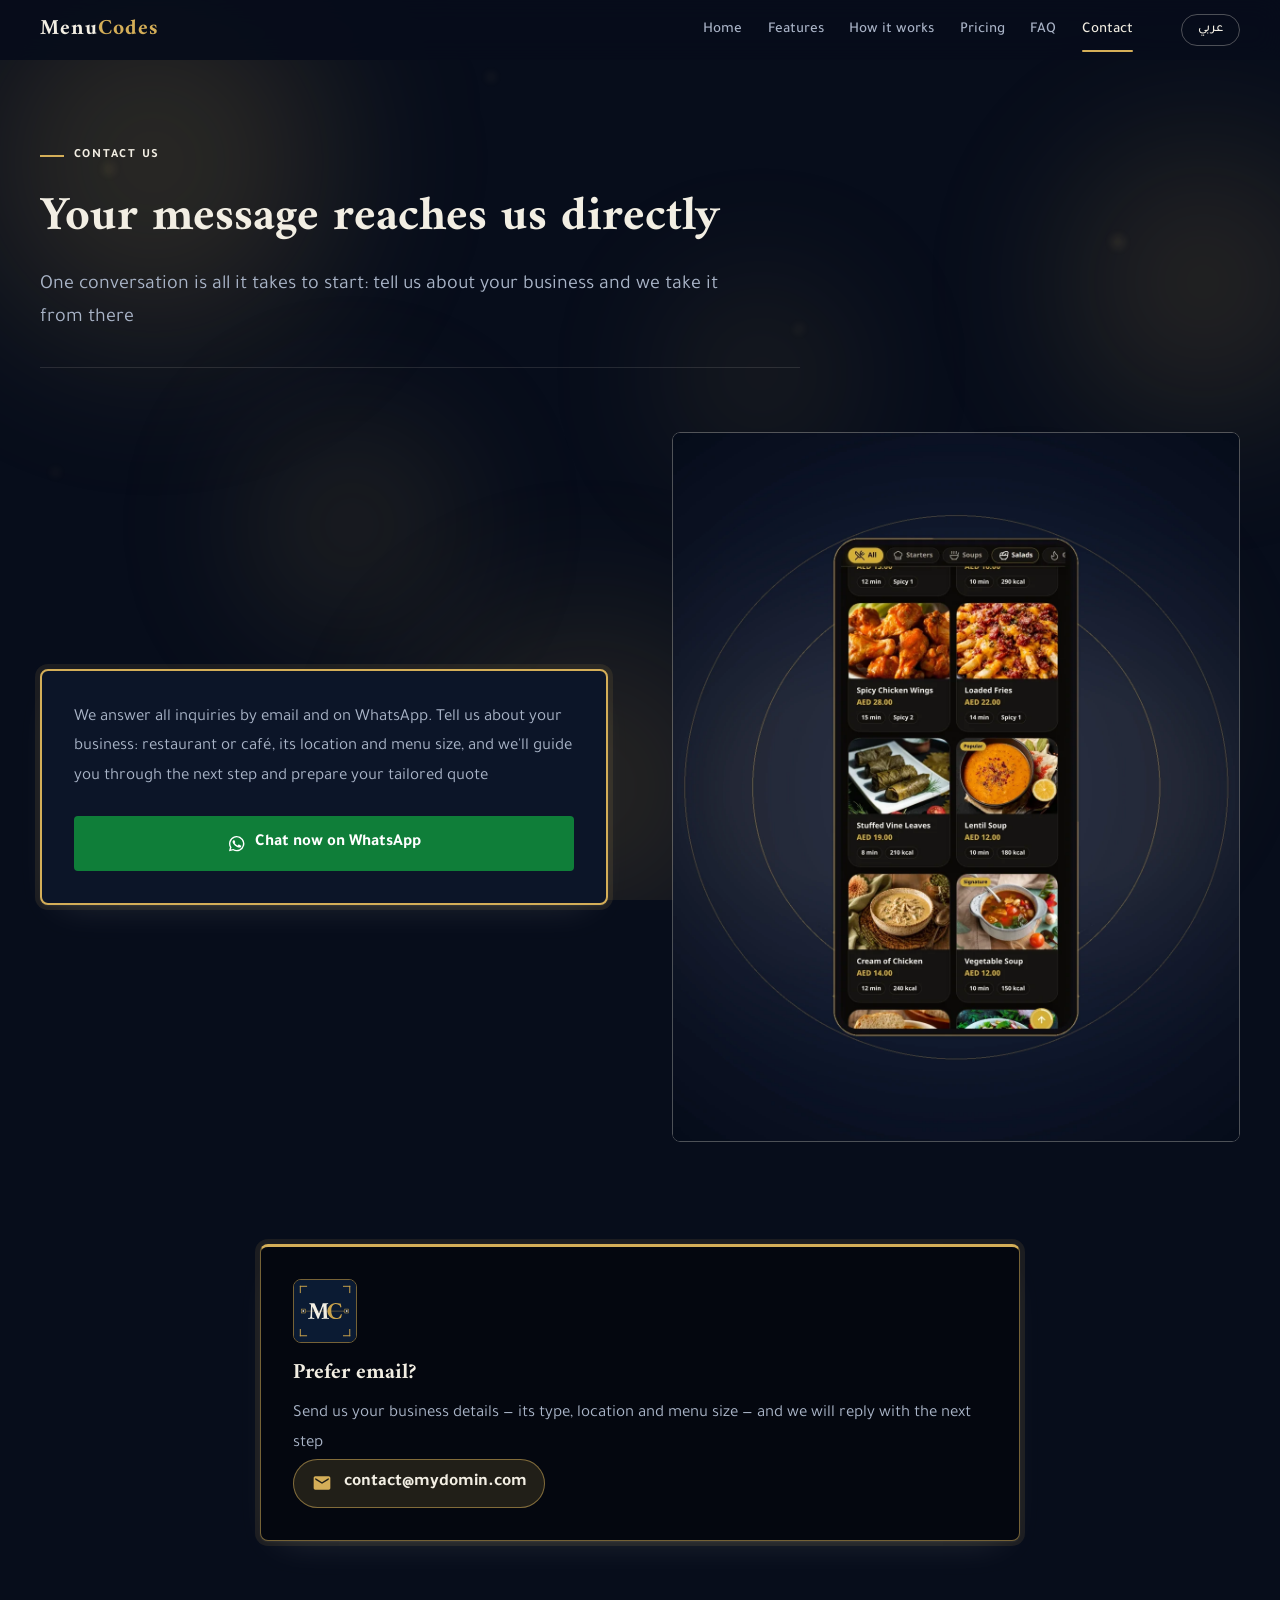
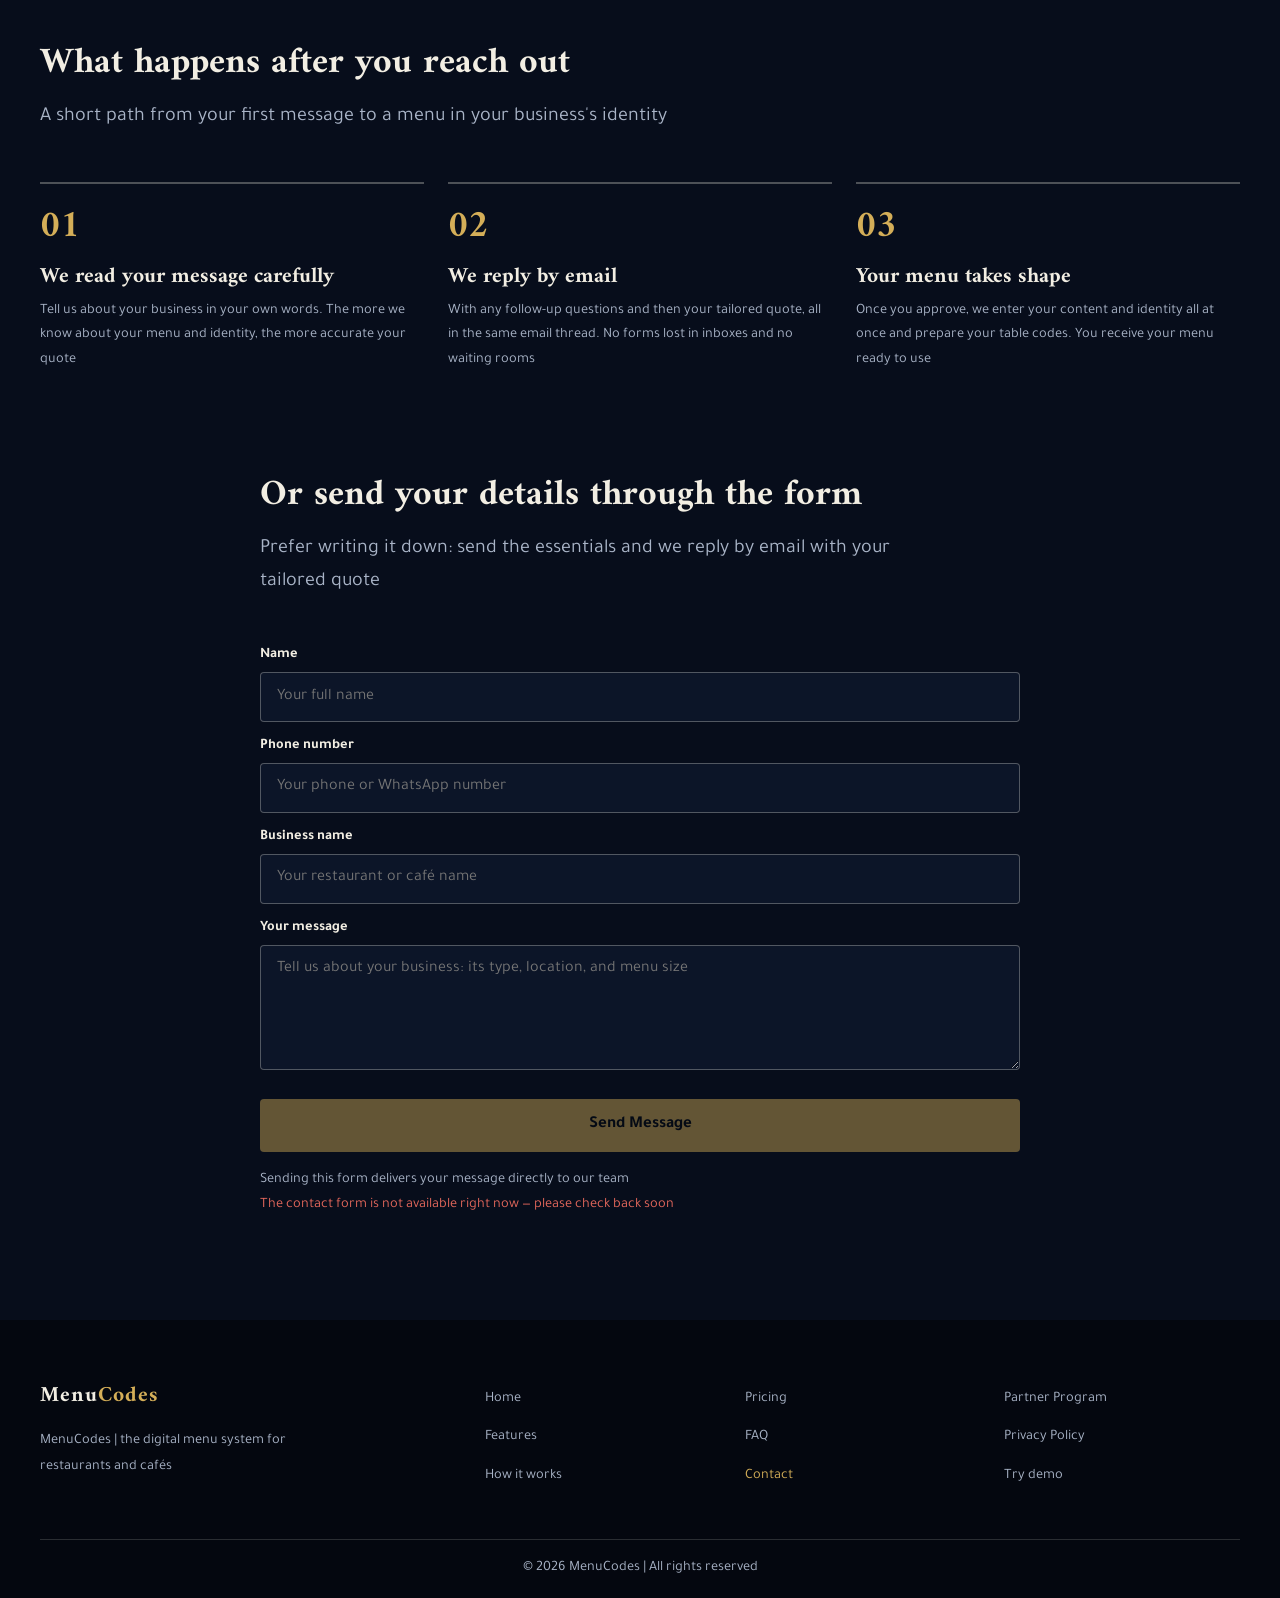
==== commit ee88b4a6: "Extract ZIP: MENUCODES-SITE-V4.2.zip" ====
--- a/contact/index.html
+++ b/contact/index.html
@@ -5,7 +5,7 @@
 <script src="../assets/js/boot.js"></script>
 <meta name="viewport" content="width=device-width, initial-scale=1">
 <meta name="robots" content="index, follow">
-<title data-i18n="pages.contact.page_title">Contact MenuCodes | Tailored Quotes</title>
+<title data-i18n="pages.contact.page_title">Contact MenuCodes | Tailored Quote for Your Venue</title>
 <meta name="description" data-i18n-attr="content:pages.contact.meta_description" content="Contact MenuCodes by email or WhatsApp: tell us about your restaurant or café and we will guide you to the next step and prepare your tailored quote">
 <meta name="keywords" data-i18n-attr="content:pages.contact.meta_keywords" content="contact MenuCodes, MenuCodes WhatsApp, digital menu inquiry">
 <link rel="canonical" href="./" data-abs-url="href">
@@ -16,24 +16,26 @@
 <meta property="og:site_name" content="MenuCodes">
 <meta property="og:locale" content="en_US">
 <meta property="og:locale:alternate" content="ar_AR">
-<meta property="og:title" data-i18n-attr="content:pages.contact.page_title" content="Contact MenuCodes | Tailored Quotes">
+<meta property="og:title" data-i18n-attr="content:pages.contact.page_title" content="Contact MenuCodes | Tailored Quote for Your Venue">
 <meta property="og:description" data-i18n-attr="content:pages.contact.meta_description" content="Contact MenuCodes by email or WhatsApp: tell us about your restaurant or café and we will guide you to the next step and prepare your tailored quote">
 <meta property="og:url" content="./" data-abs-url="content">
 <meta property="og:image" content="../images/hero-contact.webp" data-abs-url="content">
 <meta property="og:image:width" content="1600">
 <meta property="og:image:height" content="1200">
-<meta property="og:image:alt" data-i18n-attr="content:images.contact_hero.alt" content="Laptop mockup showing menu item management in the Menu Codes admin panel">
+<meta property="og:image:type" content="image/webp">
+<meta property="og:image:alt" data-i18n-attr="content:pages.contact.seo.og_image_alt" content="MenuCodes admin panel on a laptop, showing menu item management">
 <meta name="twitter:image" content="../images/hero-contact.webp" data-abs-url="content">
+<meta name="twitter:image:alt" data-i18n-attr="content:pages.contact.seo.og_image_alt" content="MenuCodes admin panel on a laptop, showing menu item management">
 <meta name="twitter:card" content="summary_large_image">
-<meta name="twitter:title" data-i18n-attr="content:pages.contact.page_title" content="Contact MenuCodes | Tailored Quotes">
+<meta name="twitter:title" data-i18n-attr="content:pages.contact.page_title" content="Contact MenuCodes | Tailored Quote for Your Venue">
 <meta name="twitter:description" data-i18n-attr="content:pages.contact.meta_description" content="Contact MenuCodes by email or WhatsApp: tell us about your restaurant or café and we will guide you to the next step and prepare your tailored quote">
 <meta name="theme-color" content="#0B1B33">
 <meta name="referrer" content="strict-origin-when-cross-origin">
 <script type="application/ld+json">
-{"@context":"https://schema.org","@type":"BreadcrumbList","itemListElement":[{"@type":"ListItem","position":1,"name":"Home","item":"https://mydomin.com/"},{"@type":"ListItem","position":2,"name":"Contact","item":"https://mydomin.com/contact/"}]}
+{"@context":"https://schema.org","@type":"BreadcrumbList","itemListElement":[{"@type":"ListItem","position":1,"name":"Home","item":"https://__SITE_HOST__/"},{"@type":"ListItem","position":2,"name":"Contact","item":"https://__SITE_HOST__/contact/"}]}
 </script>
 <script type="application/ld+json">
-{"@context": "https://schema.org", "@type": "WebPage", "name": "Contact MenuCodes | Tailored Quotes", "url": "https://mydomin.com/contact/", "description": "Contact MenuCodes by email or WhatsApp: tell us about your restaurant or café and we will guide you to the next step and prepare your tailored quote", "inLanguage": "en", "isPartOf": {"@type": "WebSite", "name": "MenuCodes", "url": "https://mydomin.com/"}}
+{"@context": "https://schema.org", "@type": "ContactPage", "name": "Contact MenuCodes | Tailored Quote for Your Venue", "url": "https://__SITE_HOST__/contact/", "description": "Contact MenuCodes by email or WhatsApp: tell us about your restaurant or café and we will guide you to the next step and prepare your tailored quote", "inLanguage": ["en", "ar"], "isPartOf": {"@type": "WebSite", "name": "MenuCodes", "url": "https://__SITE_HOST__/"}, "publisher": {"@type": "Organization", "name": "MenuCodes", "url": "https://__SITE_HOST__/", "logo": "https://__SITE_HOST__/images/apple-touch-icon.png"}, "primaryImageOfPage": {"@type": "ImageObject", "url": "https://__SITE_HOST__/images/hero-contact.webp", "width": 1600, "height": 1200}}
 </script>
 <link rel="icon" type="image/svg+xml" href="../images/favicon.svg">
 <link rel="icon" href="../images/favicon.ico" sizes="any">
@@ -91,7 +93,7 @@
   <div class="container split">
     <div>
       <div class="option-card option-card--featured reveal">
-        <p data-i18n="pages.contact.body">We answer all inquiries by email and on WhatsApp. Tell us about your business: restaurant or café, its location and menu size, and we&#x27;ll guide you through the next step and prepare your custom quote</p>
+        <p data-i18n="pages.contact.body">We answer all inquiries by email and on WhatsApp. Tell us about your business: restaurant or café, its location and menu size, and we&#x27;ll guide you through the next step and prepare your tailored quote</p>
         <a href="https://wa.me/15551234567" class="btn btn--whatsapp btn--lg" data-wa data-wa-text="whatsapp.pretext.contact" target="_blank" rel="noopener noreferrer"><svg class="btn__icon" aria-hidden="true" focusable="false"><use href="#mc-wa"/></svg><span data-i18n="pages.contact.cta.button">Chat now on WhatsApp</span></a>
         <p class="option-card__note" data-email-hide data-i18n="pages.contact.note">You can reach us through the form on this page or on WhatsApp</p>
       </div>
@@ -99,7 +101,7 @@
     <figure class="reveal rd-10 figure--flush">
       <picture>
   <source srcset="../images/coffee-dallah.webp" type="image/webp">
-  <img src="../images/coffee-dallah.webp" class="split__img split__img--tall" width="1200" height="1500" loading="lazy" decoding="async" data-i18n-attr="alt:images.coffee_section.alt" alt="Smartphone mockup showing the Menu Codes digital menu in compact card view">
+  <img src="../images/coffee-dallah.webp" class="split__img split__img--tall" width="1200" height="1500" loading="lazy" decoding="async" data-i18n-attr="alt:images.coffee_section.alt" alt="Smartphone mockup showing the MenuCodes digital menu in compact card view">
 </picture>
     </figure>
   </div>
@@ -107,7 +109,7 @@
 <section class="section section--flush-top" data-email-section hidden>
   <div class="container container--narrow">
     <div class="option-card option-card--featured option-card--email reveal">
-      <img class="email-brand" src="../images/favicon.svg" alt="Menu Codes" width="64" height="64" loading="lazy" decoding="async">
+      <img class="email-brand" src="../images/favicon.svg" alt="MenuCodes" width="64" height="64" loading="lazy" decoding="async">
       <h3><span data-i18n="pages.contact.email.heading">Prefer email?</span></h3>
       <p data-i18n="pages.contact.email.body">Send us your business details — its type, location and menu size — and we will reply with the next step</p>
       <a class="email-link" data-email-link href="mailto:" dir="ltr"><svg aria-hidden="true" focusable="false"><use href="#mc-mail"/></svg><span data-email-text></span></a>
@@ -205,7 +207,9 @@
         <ul class="site-foot__links">
           <li><a href="../pricing/" data-i18n="shared.nav.pricing">Pricing</a></li>
           <li><a href="../faq/" data-i18n="shared.nav.faq">FAQ</a></li>
-          <li><a href="./" data-i18n="shared.nav.contact">Contact</a></li>
+          <li><a href="../contact/" aria-current="page" data-i18n="shared.nav.contact">Contact</a></li>
+        </ul>
+        <ul class="site-foot__links">
           <li><a href="../partners/" data-i18n="pages.partners.footer.nav.program">Partner Program</a></li>
           <li><a href="../privacy/" data-i18n="pages.partners.footer.nav.privacy">Privacy Policy</a></li>
           <li><a href="#" data-demo-link data-i18n="shared.footer.demo" target="_blank" rel="noopener">Try demo</a></li>
--- a/assets/css/main.css
+++ b/assets/css/main.css
@@ -71,8 +71,8 @@
   --header-h:60px;
 
   --ease:cubic-bezier(.16,1,.3,1);
-  --ease-in:cubic-bezier(.55,.06,.68,.19);
-  --ease-out-soft:cubic-bezier(.33,1,.68,1);
+  --ease-in:cubic-bezier(.16,1,.3,1);
+  --ease-out-soft:cubic-bezier(.16,1,.3,1);
   --t-xs:120ms;
   --t-fast:200ms;
   --t-med:320ms;
@@ -142,9 +142,9 @@
 
 html:not([data-i18n-ready]) body{ visibility:hidden; }
 @keyframes pageInBlur{ from{ opacity:.16; filter:blur(3px); transform:translateY(4px); } to{ opacity:1; filter:blur(0); transform:translateY(0); } }
-body.mc-enter main,body.mc-enter header,body.mc-enter footer{ animation:pageInBlur .5s var(--ease-out-soft) both; }
-body.mc-leave main,body.mc-leave header,body.mc-leave footer{ opacity:.16; filter:blur(3px); transform:translateY(4px); transition:opacity .16s ease,filter .16s ease,transform .16s ease; }
-body.language-fading main,body.language-fading header,body.language-fading footer{ opacity:.22; filter:blur(2px); transform:translateY(3px); transition:opacity .16s ease,filter .16s ease,transform .16s ease; }
+body.mc-enter main,body.mc-enter header,body.mc-enter footer{ animation:pageInBlur var(--t-slow) var(--ease) both; }
+body.mc-leave main,body.mc-leave header,body.mc-leave footer{ opacity:.16; filter:blur(3px); transform:translateY(4px); transition:opacity .16s var(--ease),filter .16s var(--ease),transform .16s var(--ease); }
+body.language-fading main,body.language-fading header,body.language-fading footer{ opacity:.22; filter:blur(2px); transform:translateY(3px); transition:opacity .16s var(--ease),filter .16s var(--ease),transform .16s var(--ease); }
 
 .mc-ambient{ position:fixed; inset:0; z-index:-1; overflow:hidden; pointer-events:none; }
 .mc-orb{
@@ -301,24 +301,24 @@
   font-family:var(--font-display); font-weight:700; font-size:1.3rem;
   padding:.95rem .25rem; border-bottom:1px solid var(--color-line);
   opacity:0; transform:translateY(10px);
-  transition:opacity .38s var(--ease),transform .38s var(--ease),color var(--t-fast) var(--ease-out-soft);
-}
-.mobile-nav:not(.is-open) a.mobile-nav__link,.mobile-nav:not(.is-open) .mobile-nav__actions{ transition-duration:.18s; transition-timing-function:var(--ease-in); transition-delay:0s; }
+  transition:opacity var(--t-med) var(--ease),transform var(--t-med) var(--ease),color var(--t-fast) var(--ease-out-soft);
+}
+.mobile-nav:not(.is-open) a.mobile-nav__link,.mobile-nav:not(.is-open) .mobile-nav__actions{ transition-duration:var(--t-fast); transition-timing-function:var(--ease-in); transition-delay:0s; }
 .mobile-nav.is-open a.mobile-nav__link{ opacity:1; transform:none; }
-.mobile-nav.is-open a.mobile-nav__link:nth-child(1){ transition-delay:.06s; }
-.mobile-nav.is-open a.mobile-nav__link:nth-child(2){ transition-delay:.12s; }
-.mobile-nav.is-open a.mobile-nav__link:nth-child(3){ transition-delay:.18s; }
-.mobile-nav.is-open a.mobile-nav__link:nth-child(4){ transition-delay:.24s; }
-.mobile-nav.is-open a.mobile-nav__link:nth-child(5){ transition-delay:.30s; }
-.mobile-nav.is-open a.mobile-nav__link:nth-child(6){ transition-delay:.36s; }
+.mobile-nav.is-open a.mobile-nav__link:nth-child(1){ transition-delay:.07s; }
+.mobile-nav.is-open a.mobile-nav__link:nth-child(2){ transition-delay:.14s; }
+.mobile-nav.is-open a.mobile-nav__link:nth-child(3){ transition-delay:.21s; }
+.mobile-nav.is-open a.mobile-nav__link:nth-child(4){ transition-delay:.28s; }
+.mobile-nav.is-open a.mobile-nav__link:nth-child(5){ transition-delay:.35s; }
+.mobile-nav.is-open a.mobile-nav__link:nth-child(6){ transition-delay:.42s; }
 .mobile-nav a.mobile-nav__link:not([aria-current="page"]):hover{ color:var(--color-gold-text); }
 .mobile-nav a.mobile-nav__link[aria-current="page"]{ color:var(--color-gold-text); }
 .mobile-nav__actions{
   display:flex; gap:var(--space-3); margin-top:var(--space-6); flex-wrap:wrap;
   opacity:0; transform:translateY(10px);
-  transition:opacity .38s var(--ease),transform .38s var(--ease);
-}
-.mobile-nav.is-open .mobile-nav__actions{ opacity:1; transform:none; transition-delay:.42s; }
+  transition:opacity var(--t-med) var(--ease),transform var(--t-med) var(--ease);
+}
+.mobile-nav.is-open .mobile-nav__actions{ opacity:1; transform:none; transition-delay:.49s; }
 
 @media (max-width:1023px){
   .site-nav{ display:none; }
@@ -868,19 +868,20 @@
 
 .site-foot{ background:var(--color-ink-deep); color:var(--color-on-dark); margin-top:auto; }
 .site-foot__grid{
-  display:grid; grid-template-columns:1.5fr 1fr; gap:var(--space-12);
+  display:grid; grid-template-columns:minmax(15rem,1fr) 1.9fr; gap:var(--space-12);
   padding-block:var(--space-16) var(--space-12);
 }
-.site-foot__nav{ display:grid; grid-template-columns:1fr 1fr; gap:var(--space-8); align-content:start; }
+.site-foot__nav{ display:grid; grid-template-columns:repeat(3,minmax(0,1fr)); gap:var(--space-8) var(--space-6); align-content:start; }
 .site-foot__demo{ margin-top:var(--space-2); }
-@media (max-width:1023px){ .site-foot__grid{ grid-template-columns:1fr 1fr; } }
-@media (max-width:639px){ .site-foot__grid{ grid-template-columns:1fr; gap:var(--space-8); } }
+@media (max-width:1023px){ .site-foot__grid{ grid-template-columns:1fr; gap:var(--space-8); } }
+@media (max-width:639px){ .site-foot__grid{ grid-template-columns:1fr; gap:var(--space-8); } .site-foot__nav{ grid-template-columns:1fr; gap:var(--space-2); } }
 .site-foot__tagline{ color:var(--color-muted-dark); font-size:var(--fs-small); margin:var(--space-4) 0 var(--space-6); max-width:34ch; }
 .site-foot h4{ font-family:var(--font-body); color:var(--color-on-dark); margin-bottom:var(--space-4); font-size:var(--fs-small); font-weight:700; letter-spacing:.06em; text-transform:uppercase; }
 html[lang="ar"] .site-foot h4{ text-transform:none; letter-spacing:.02em; }
-.site-foot__links{ list-style:none; margin:0; padding:0; display:grid; gap:var(--space-2); }
-.site-foot__links a{ color:var(--color-muted-dark); text-decoration:none; font-size:var(--fs-small); transition:color var(--t-fast) var(--ease-out-soft); }
-.site-foot__links a:hover{ color:var(--color-accent); }
+.site-foot__links{ list-style:none; margin:0; padding:0; display:grid; gap:var(--space-2); align-content:start; }
+.site-foot__links a{ display:inline-block; padding-block:.15rem; color:var(--color-muted-dark); text-decoration:none; font-size:var(--fs-small); transition:color var(--t-fast) var(--ease-out-soft),text-decoration-color var(--t-fast) var(--ease-out-soft); }
+.site-foot__links a:hover{ color:var(--color-accent); text-decoration:underline; text-underline-offset:3px; text-decoration-color:var(--color-accent); }
+.site-foot__links a[aria-current="page"]{ color:var(--color-gold-text); }
 .site-foot__bar{
   border-top:1px solid var(--color-line-dark);
   padding-block:var(--space-4);
@@ -901,6 +902,8 @@
 .rd-20{ --reveal-delay:.28s; }
 .rd-30{ --reveal-delay:.35s; }
 .reveal.is-visible{ opacity:1; transform:none; will-change:auto; }
+.feature-card.revealed,.pair.revealed,.option-card.revealed,.reassure.revealed{ transition:transform var(--t-med) var(--ease),box-shadow var(--t-med) var(--ease),border-color var(--t-med) var(--ease); }
+.step-card.revealed,.factor.revealed{ transition:transform var(--t-med) var(--ease),border-color var(--t-med) var(--ease); }
 .feature-card.is-visible:hover{ transform:translateY(-4px); }
 .pair.is-visible:hover{ transform:translateY(-4px); }
 .step-card.is-visible:hover{ transform:translateY(-2px); }
@@ -1095,7 +1098,90 @@
 .page-partners .explore-feature{ max-width:720px; margin-inline:auto; }
 .page-partners .explore-secondary{ max-width:860px; margin-inline:auto; margin-top:var(--space-12); }
 .page-partners .explore-secondary + .banner{ margin-top:var(--space-12); }
+.page-partners .hero--split{
+  padding-top:clamp(4rem,9vw,7rem);
+  background:radial-gradient(ellipse 80% 120% at 50% -20%, color-mix(in srgb, var(--color-accent) 13%, transparent), transparent 70%),var(--color-ink-deep);
+  border-bottom:1px solid var(--color-line);
+}
+.page-partners .hero--split h1::after{
+  content:""; display:block; width:64px; height:3px;
+  background:var(--color-accent); border-radius:2px; margin-top:var(--space-6);
+}
+.page-partners .hero__pair .hero__figure--second .hero__img{
+  border-color:color-mix(in srgb, var(--color-accent) 55%, transparent);
+}
+.page-partners #why{ padding-top:var(--space-12); }
+.page-partners #who,
+.page-partners #explore,
+.page-partners #models{
+  background:var(--color-surface);
+  border-block:1px solid var(--color-line);
+  padding-top:var(--section-pad);
+}
+.page-partners #apply{
+  background:var(--color-surface);
+  border-top:2px solid var(--color-accent);
+  padding-top:var(--section-pad);
+}
+.page-partners .section__head h2::before{
+  content:""; display:block; width:48px; height:3px;
+  background:var(--color-accent); border-radius:2px; margin-bottom:var(--space-4);
+}
+.page-partners .section__head--center h2::before{ margin-inline:auto; }
+.page-partners .cta-band{ border-top:1px solid color-mix(in srgb, var(--color-accent) 45%, transparent); }
+@media (max-width:639px){
+  .page-partners .hero--split{ padding-top:clamp(3rem,8vw,4rem); }
+  .page-partners #why{ padding-top:var(--space-8); }
+}
+
 .page-privacy .privacy-section + .privacy-section{ margin-top:var(--space-8); }
+.page-partners .partner-subnav{
+  position:sticky; top:var(--header-h); z-index:90;
+  background:color-mix(in srgb, var(--color-paper) 94%, transparent);
+  -webkit-backdrop-filter:blur(12px); backdrop-filter:blur(12px);
+  border-bottom:1px solid var(--color-line);
+}
+.page-partners .partner-subnav__inner,
+.page-partners .partner-subnav > .container{
+  width:min(var(--container),100% - var(--gutter)*2); margin-inline:auto;
+  display:flex; gap:.5rem; align-items:center;
+  overflow-x:auto; scrollbar-width:none; padding-block:.55rem;
+}
+.page-partners .partner-subnav__inner::-webkit-scrollbar,
+.page-partners .partner-subnav > .container::-webkit-scrollbar{ display:none; }
+.page-partners .partner-subnav__link{
+  flex:none; text-decoration:none; white-space:nowrap;
+  font-size:.9rem; font-weight:500; color:var(--color-muted);
+  padding:.45rem .95rem; border:1px solid var(--color-line); border-radius:var(--radius-pill);
+  transition:color var(--t-fast) var(--ease),border-color var(--t-fast) var(--ease),background-color var(--t-fast) var(--ease);
+}
+.page-partners .partner-subnav__link:hover{ color:var(--color-ink); border-color:var(--color-line-strong); }
+.page-partners .partner-subnav__link.is-active{
+  color:var(--color-ink-deep); background:var(--color-accent); border-color:var(--color-accent); font-weight:700;
+}
+.page-partners .partner-subnav__link:focus-visible{ outline:2px solid var(--color-focus); outline-offset:2px; }
+.page-partners section[id]{ scroll-margin-top:calc(var(--header-h) + 64px); }
+
+.page-privacy .privacy-section + .privacy-section{ margin-top:var(--space-8); }
+.page-privacy .privacy-section h2{ color:var(--color-gold-text); transition:color var(--t-fast) var(--ease); }
+.page-privacy .privacy-section:hover h2{ color:var(--color-accent-deep); }
+.page-privacy .privacy-section__icon{
+  width:52px; height:52px; border-radius:var(--radius-md);
+  background:var(--color-accent-soft); color:var(--color-accent);
+  display:flex; align-items:center; justify-content:center; margin-bottom:var(--space-4);
+  transition:transform var(--t-med) var(--ease),background-color var(--t-med) var(--ease),color var(--t-med) var(--ease),box-shadow var(--t-med) var(--ease);
+}
+.page-privacy .privacy-section__icon svg{ width:26px; height:26px; }
+.page-privacy .privacy-section:hover .privacy-section__icon{
+  transform:translateY(-2px);
+  background-color:color-mix(in srgb,var(--color-accent) 20%,var(--color-accent-soft));
+  color:var(--color-accent-deep);
+  box-shadow:inset 0 0 0 1px color-mix(in srgb, var(--color-accent) 55%, transparent);
+}
+@media (max-width:639px){
+  .page-privacy .privacy-section__icon{ width:44px; height:44px; }
+  .page-privacy .privacy-section__icon svg{ width:22px; height:22px; }
+}
 .page-partners .figure--flush figcaption{ font-size:var(--fs-small); color:var(--color-muted); margin-top:var(--space-3); }
 .page-partners .demo-cta .cta-band__actions + .lead{ margin-top:var(--space-6); }
 
